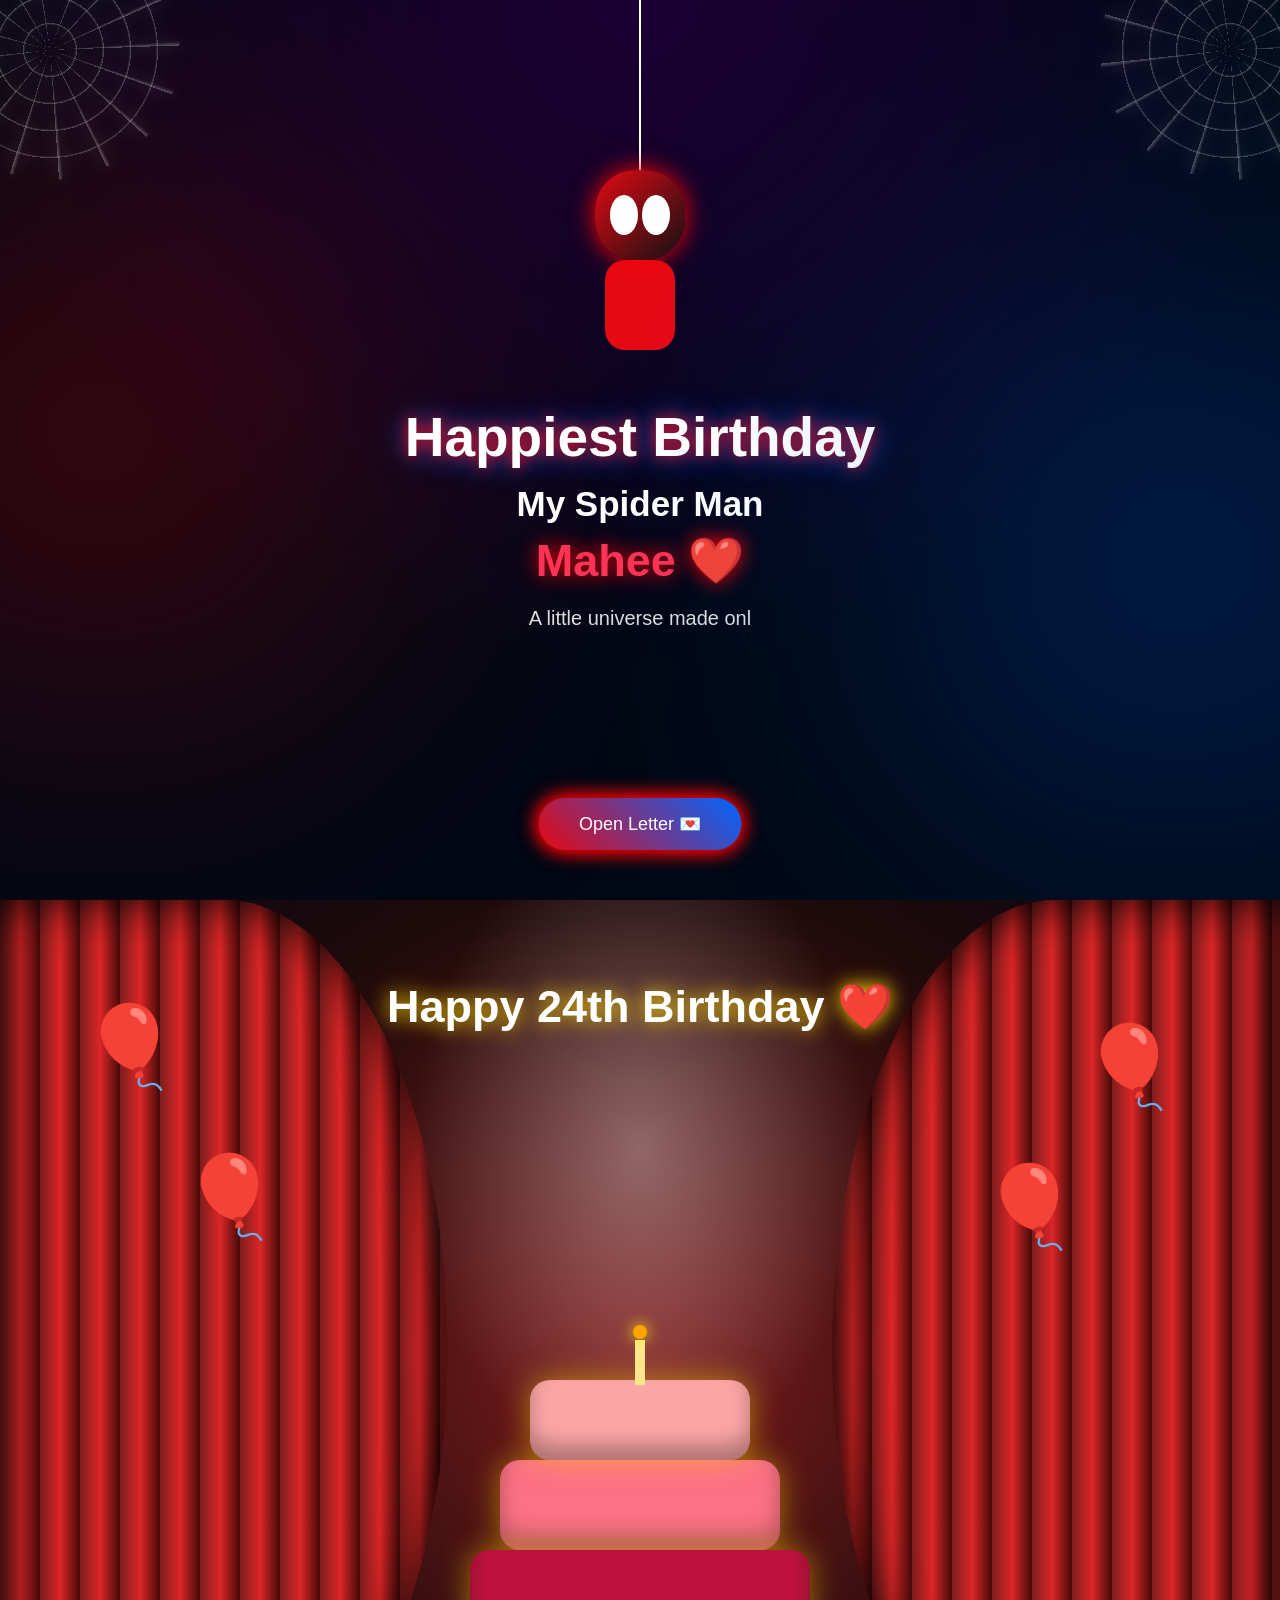
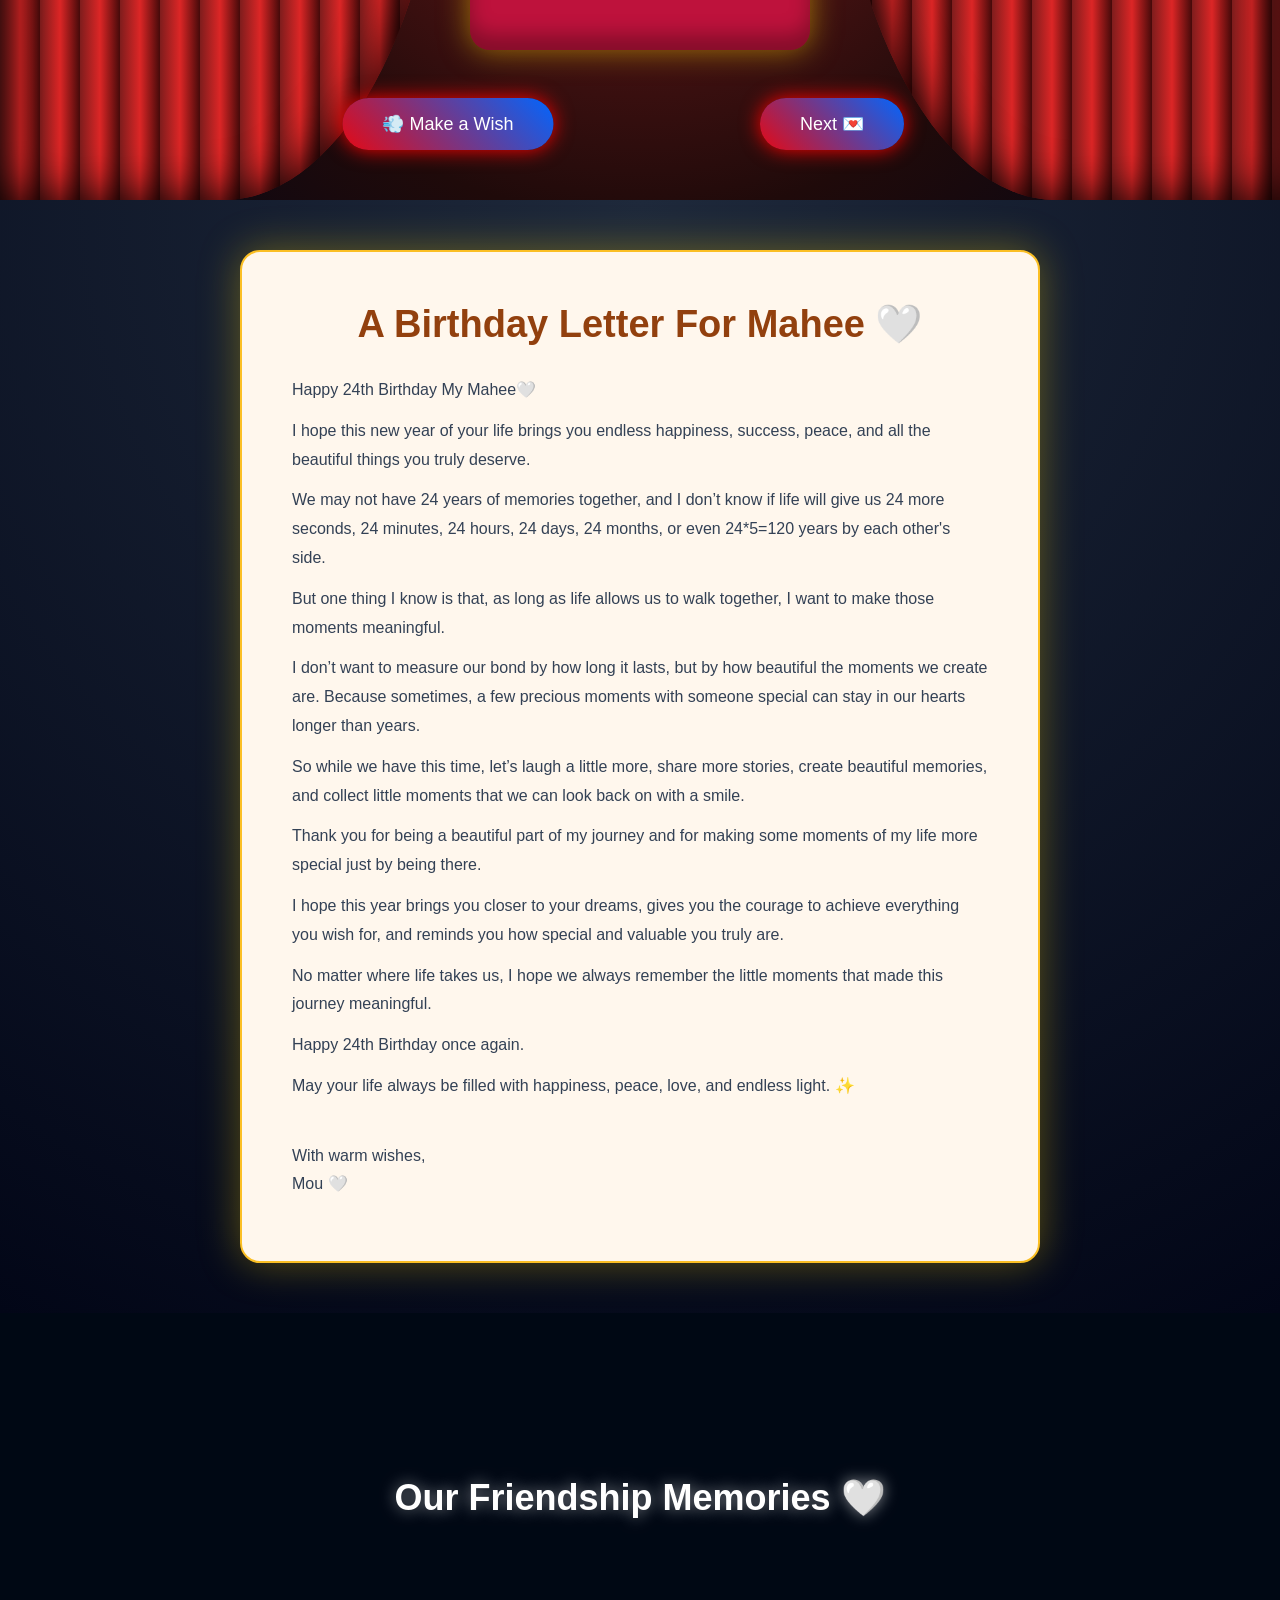
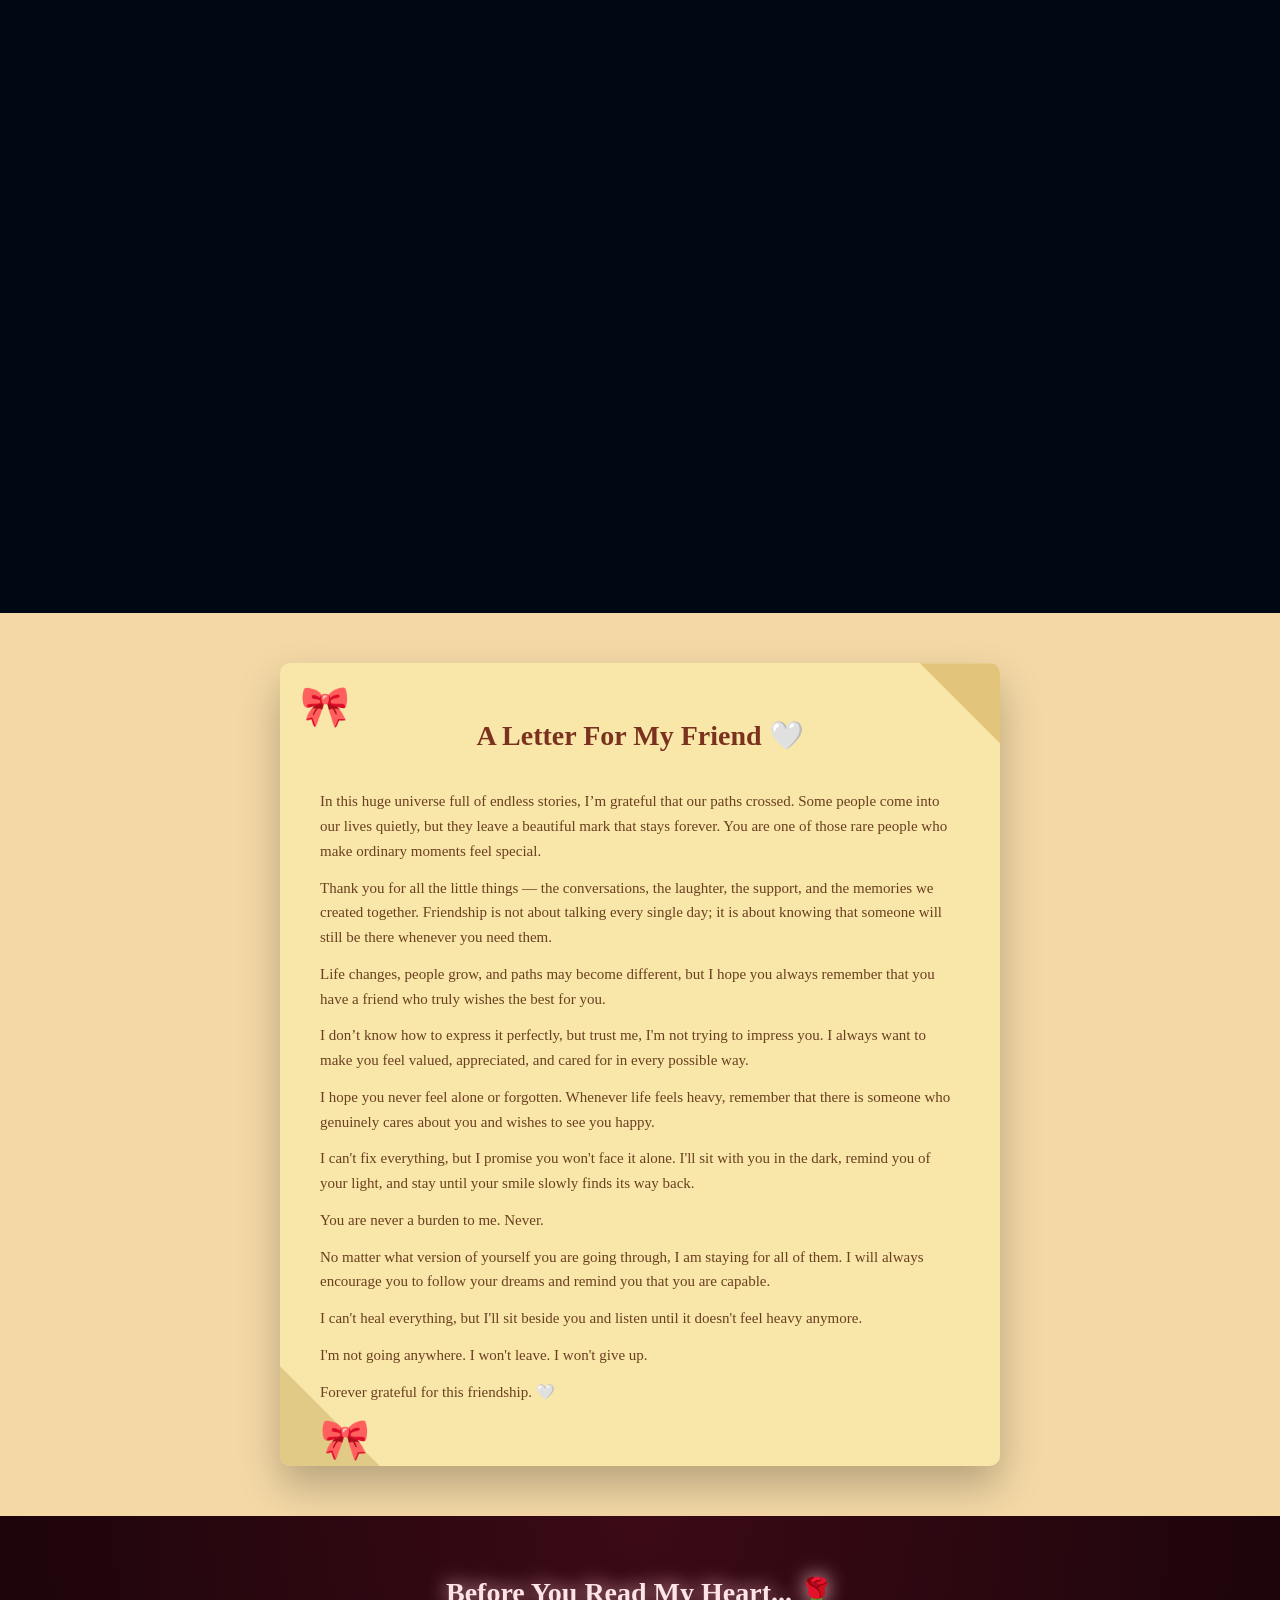
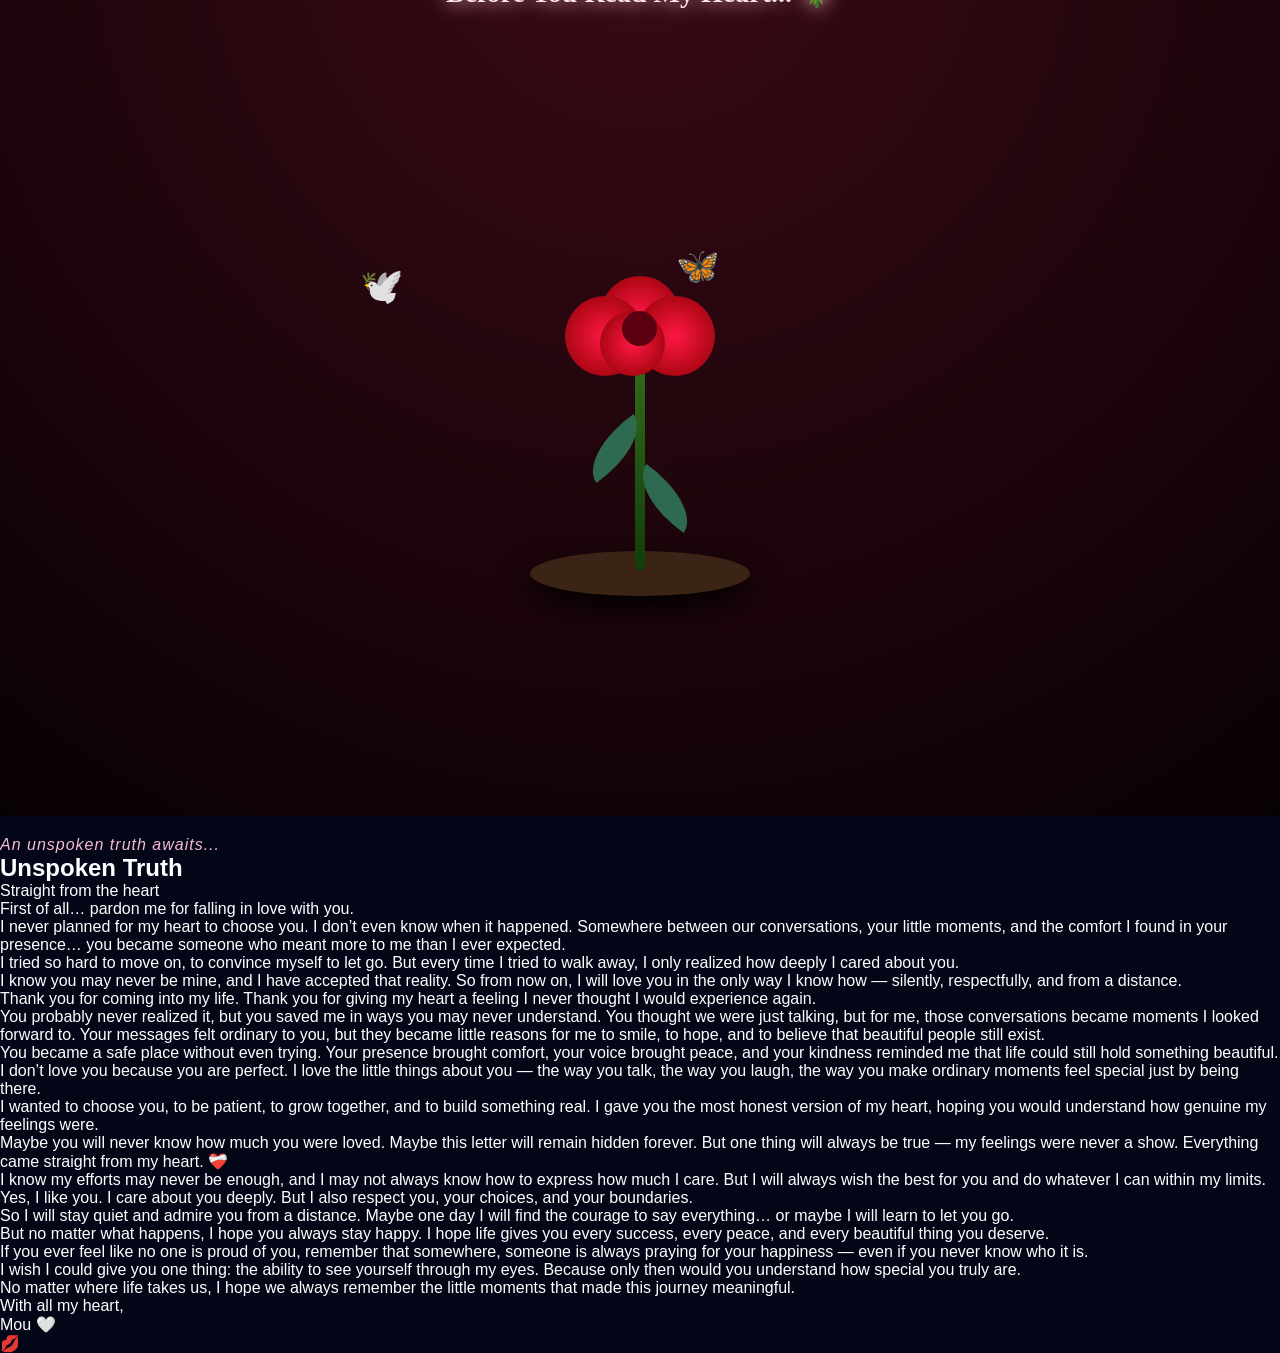
==== index.html @ 9afcb267 "Update index.html" ====
<!DOCTYPE html>
<html lang="en">

<head>
    <meta charset="UTF-8">
    <meta name="viewport" content="width=device-width, initial-scale=1.0">
    <title>For My Mahee ❤️</title>
    <!-- Google Fonts -->
    <link rel="preconnect" href="https://fonts.googleapis.com">
    <link rel="preconnect" href="https://fonts.gstatic.com" crossorigin>
    <link href="https://fonts.googleapis.com/css2?family=Dancing+Script:wght@600&family=Great+Vibes&family=Lora:ital,wght@0,400;0,500;1,400&display=swap" rel="stylesheet">
    <link rel="stylesheet" href="style.css">
</head>

<body>

    <!-- ================= SPIDER PAGE ================= -->
    <div class="scene">
        <div class="web web-left"></div>
        <div class="web web-right"></div>

        <div class="spider">
            🕷️
        </div>

        <div class="spiderman">
            <div class="thread"></div>
            <div class="mask">
                <div class="eye left-eye"></div>
                <div class="eye right-eye"></div>
            </div>
            <div class="suit"></div>
        </div>

        <div class="message">
            <h1>Happiest Birthday</h1>
            <h2>My Spider Man</h2>
            <h3>Mahee ❤️</h3>
            <p id="typing"></p>
        </div>

        <button id="musicBtn">
            🎵 Play Theme
        </button>
    </div>

    <audio id="music">
        <source src="audio/spiderman.mp3" type="audio/mpeg">
    </audio>

    <!-- ================= CAKE PAGE ================= -->
    <section class="cake-page">
        <!-- Curtain Background -->
        <div class="curtain left-curtain"></div>
        <div class="curtain right-curtain"></div>

        <!-- Balloons -->
        <div class="balloon balloon1">🎈</div>
        <div class="balloon balloon2">🎈</div>
        <div class="balloon balloon3">🎈</div>
        <div class="balloon balloon4">🎈</div>

        <!-- Spotlight -->
        <div class="spotlight"></div>

        <!-- Birthday Text -->
        <div class="cake-title">
            Happy 24th Birthday ❤️
        </div>

        <!-- Cake -->
        <div class="cake">
            <div class="layer top-layer">
                <div class="candles">
                    <div class="candle"><span></span></div>
                </div>
            </div>
            <div class="layer middle-layer"></div>
            <div class="layer bottom-layer"></div>
        </div>

        <button id="blowBtn">
            💨 Make a Wish
        </button>

        <button id="nextBtn">
            Next 💌
        </button>
    </section>

    <!-- ================= BIRTHDAY LETTER PAGE ================= -->
    <section class="letter-page">
        <div class="letter-card">
            <h1>A Birthday Letter For Mahee 🤍</h1>
            <div class="letter-text" id="letterText">
                <p>Happy 24th Birthday My Mahee🤍</p>
                <p>I hope this new year of your life brings you endless happiness, success, peace, and all the beautiful things you truly deserve.</p>
                <p>We may not have 24 years of memories together, and I don’t know if life will give us 24 more seconds, 24 minutes, 24 hours, 24 days, 24 months, or even 24*5=120 years by each other's side.</p>
                <p>But one thing I know is that, as long as life allows us to walk together, I want to make those moments meaningful.</p>
                <p>I don’t want to measure our bond by how long it lasts, but by how beautiful the moments we create are. Because sometimes, a few precious moments with someone special can stay in our hearts longer than years.</p>
                <p>So while we have this time, let’s laugh a little more, share more stories, create beautiful memories, and collect little moments that we can look back on with a smile.</p>
                <p>Thank you for being a beautiful part of my journey and for making some moments of my life more special just by being there.</p>
                <p>I hope this year brings you closer to your dreams, gives you the courage to achieve everything you wish for, and reminds you how special and valuable you truly are.</p>
                <p>No matter where life takes us, I hope we always remember the little moments that made this journey meaningful.</p>
                <p>Happy 24th Birthday once again.</p>
                <p>May your life always be filled with happiness, peace, love, and endless light. ✨</p>
                <br>
                <p>With warm wishes,<br>Mou 🤍</p>
            </div>
        </div>
    </section>

    <!-- ================= FRIENDSHIP MEMORY PAGE ================= -->
    <section class="friend-memory">
        <h1>Our Friendship Memories 🤍</h1>
        <div class="memory-gallery">
            <img src="Mahi.jpeg" alt="Mahi">
            <img src="Tani.jpeg" alt="Tani">
            <img src="t.jpeg" alt="t">
            <img src="Mou.jpeg" alt="Mou">
        </div>
    </section>

    <!-- ================= FRIENDSHIP LETTER PAGE ================= -->
    <section class="friend-letter-page">
        <div class="friend-letter-paper">
            <div class="pookie-bow top-bow">🎀</div>

            <div class="friend-letter-text">
                <h1>A Letter For My Friend 🤍</h1>
                <p>In this huge universe full of endless stories, I’m grateful that our paths crossed. Some people come into our lives quietly, but they leave a beautiful mark that stays forever. You are one of those rare people who make ordinary moments feel special.</p>
                <p>Thank you for all the little things — the conversations, the laughter, the support, and the memories we created together. Friendship is not about talking every single day; it is about knowing that someone will still be there whenever you need them.</p>
                <p>Life changes, people grow, and paths may become different, but I hope you always remember that you have a friend who truly wishes the best for you.</p>
                <p>I don’t know how to express it perfectly, but trust me, I'm not trying to impress you. I always want to make you feel valued, appreciated, and cared for in every possible way.</p>
                <p>I hope you never feel alone or forgotten. Whenever life feels heavy, remember that there is someone who genuinely cares about you and wishes to see you happy.</p>
                <p>I can't fix everything, but I promise you won't face it alone. I'll sit with you in the dark, remind you of your light, and stay until your smile slowly finds its way back.</p>
                <p>You are never a burden to me. Never.</p>
                <p>No matter what version of yourself you are going through, I am staying for all of them. I will always encourage you to follow your dreams and remind you that you are capable.</p>
                <p>I can't heal everything, but I'll sit beside you and listen until it doesn't feel heavy anymore.</p>
                <p>I'm not going anywhere. I won't leave. I won't give up.</p>
                <p>Forever grateful for this friendship. 🤍</p>
            </div>

            <div class="pookie-bow bottom-bow">🎀</div>
        </div>
    </section>

    <!-- ================= ROSE BLOOMING PAGE ================= -->
    <section class="rose-page">
        <div class="rose-scene">
            <h1 class="rose-title">Before You Read My Heart... 🌹</h1>

            <div class="garden">
                <div class="soil"></div>

                <div class="plant">
                    <div class="stem">
                        <div class="leaf left"></div>
                        <div class="leaf right"></div>

                        <div class="rose">
                            <div class="petal petal1"></div>
                            <div class="petal petal2"></div>
                            <div class="petal petal3"></div>
                            <div class="petal petal4"></div>
                            <div class="rose-center"></div>
                        </div>
                    </div>
                </div>

                <div class="butterfly">🦋</div>
                <div class="bird">🕊️</div>
            </div>
        </div>
    </section>

    <!-- ================= UNSPOKEN TRUTH PAGE ================= -->
    <section class="unspoken-truth-page">
        <div class="bg-glow"></div>

        <!-- Envelope Opening Screen -->
        <div class="envelope-container" id="envelopeContainer">
            <div class="envelope" id="envelope">
                <div class="envelope-flap" id="flap"></div>
                <button class="seal-btn" onclick="openLetter()">Open Letter 💌</button>
            </div>
            <p style="color: #f8bbd0; margin-top: 20px; font-style: italic; letter-spacing: 1px;">An unspoken truth awaits...</p>
        </div>

        <!-- Revealed Personal Letter -->
        <div class="letter-stage" id="letterStage">
            <div class="letter-bg-wrap">
                <div class="letter-overlay"></div>
                <div class="letter-content">
                    <div class="letter-header">
                        <h1>Unspoken Truth</h1>
                        <p>Straight from the heart</p>
                    </div>

                    <p class="paragraph">First of all… pardon me for falling in love with you.</p>
                    <p class="paragraph">I never planned for my heart to choose you. I don’t even know when it happened. Somewhere between our conversations, your little moments, and the comfort I found in your presence… you became someone who meant more to me than I ever expected.</p>
                    <p class="paragraph">I tried so hard to move on, to convince myself to let go. But every time I tried to walk away, I only realized how deeply I cared about you.</p>
                    <p class="paragraph">I know you may never be mine, and I have accepted that reality. So from now on, I will love you in the only way I know how — <span class="highlight-text">silently, respectfully, and from a distance.</span></p>
                    <p class="paragraph">Thank you for coming into my life. Thank you for giving my heart a feeling I never thought I would experience again.</p>
                    <p class="paragraph">You probably never realized it, but you saved me in ways you may never understand. You thought we were just talking, but for me, those conversations became moments I looked forward to. Your messages felt ordinary to you, but they became little reasons for me to smile, to hope, and to believe that beautiful people still exist.</p>
                    <p class="paragraph">You became a safe place without even trying. Your presence brought comfort, your voice brought peace, and your kindness reminded me that life could still hold something beautiful.</p>
                    <p class="paragraph">I don’t love you because you are perfect. I love the little things about you — the way you talk, the way you laugh, the way you make ordinary moments feel special just by being there.</p>
                    <p class="paragraph">I wanted to choose you, to be patient, to grow together, and to build something real. I gave you the most honest version of my heart, hoping you would understand how genuine my feelings were.</p>
                    <p class="paragraph">Maybe you will never know how much you were loved. Maybe this letter will remain hidden forever. But one thing will always be true — my feelings were never a show. Everything came straight from my heart. ❤️‍🩹</p>
                    <p class="paragraph">I know my efforts may never be enough, and I may not always know how to express how much I care. But I will always wish the best for you and do whatever I can within my limits.</p>
                    <p class="paragraph">Yes, I like you. I care about you deeply. But I also respect you, your choices, and your boundaries.</p>
                    <p class="paragraph">So I will stay quiet and admire you from a distance. Maybe one day I will find the courage to say everything… or maybe I will learn to let you go.</p>
                    <p class="paragraph">But no matter what happens, I hope you always stay happy. I hope life gives you every success, every peace, and every beautiful thing you deserve.</p>
                    <p class="paragraph">If you ever feel like no one is proud of you, remember that somewhere, someone is always praying for your happiness — even if you never know who it is.</p>
                    <p class="paragraph">I wish I could give you one thing: the ability to see yourself through my eyes. Because only then would you understand how special you truly are.</p>
                    <p class="paragraph">No matter where life takes us, I hope we always remember the little moments that made this journey meaningful.</p>

                    <div class="signature-block">
                        <div class="valediction">With all my heart,</div>
                        <div class="name">Mou 🤍</div>
                    </div>
                </div>

                <!-- Kiss Emoji at Bottom Right Corner -->
                <div class="kiss-corner" onclick="spawnHearts(event)" title="A kiss from Mou">💋</div>
            </div>
        </div>
    </section>

    <!-- JavaScript Files & Inline Scripts -->
    <script>
        function openLetter() {
            const envelope = document.getElementById('envelopeContainer');
            const letterStage = document.getElementById('letterStage');
            
            envelope.style.transition = 'opacity 0.8s ease, transform 0.8s ease';
            envelope.style.opacity = '0';
            envelope.style.transform = 'scale(0.8)';
            
            setTimeout(() => {
                envelope.style.display = 'none';
                letterStage.classList.add('active');
            }, 800);
        }

        function spawnHearts(e) {
            for(let i = 0; i < 8; i++) {
                const heart = document.createElement('div');
                heart.className = 'heart-particle';
                heart.innerHTML = ['💋', '💖', '🤍', '✨'][Math.floor(Math.random()*4)];
                heart.style.left = (e.clientX + (Math.random() * 60 - 30)) + 'px';
                heart.style.top = (e.clientY + (Math.random() * 60 - 30)) + 'px';
                document.body.appendChild(heart);
                
                setTimeout(() => heart.remove(), 4000);
            }
        }
    </script>
    <script src="script.js"></script>
</body>

</html>
---- style.css ----
*{
    margin: 0;
    padding: 0;
    box-sizing: border-box;
}

body{
    min-height: 100vh;
    overflow-x: hidden;
    overflow-y: auto;
    background: #020617;
    font-family: 'Poppins', sans-serif;
    color: white;
}

/* ================= SPIDER SCENE ================= */

.scene{
    width: 100%;
    height: 100vh;
    position: relative;
    overflow: hidden;
    display: flex;
    justify-content: center;
    align-items: center;
    flex-direction: column;
    background: radial-gradient(circle at top, #1b0033, #000814 60%);
}

.scene::before{
    content: "";
    position: absolute;
    width: 500px;
    height: 500px;
    background: red;
    filter: blur(150px);
    opacity: .25;
    top: 20%;
    left: -150px;
}

.scene::after{
    content: "";
    position: absolute;
    width: 500px;
    height: 500px;
    background: #0066ff;
    filter: blur(150px);
    opacity: .25;
    right: -150px;
    bottom: 10%;
}

/* Spider Web */
.web{
    position: absolute;
    width: 260px;
    height: 260px;
    border-radius: 50%;
    background:
        repeating-radial-gradient(
            circle,
            transparent 0 25px,
            rgba(255,255,255,.35) 27px
        ),
        repeating-conic-gradient(
            from 0deg,
            transparent 0 20deg,
            rgba(255,255,255,.35) 22deg
        );
    opacity: .8;
    filter: drop-shadow(0 0 8px white);
}

.web-left{
    top: -80px;
    left: -80px;
}

.web-right{
    top: -80px;
    right: -80px;
}

/* Spider */
.spider{
    position: absolute;
    top: 180px;
    left: 50%;
    transform: translateX(-50%);
    font-size: 40px;
}

/* Hanging Spider-Man */
.spiderman{
    position: absolute;
    top: 0;
    left: 50%;
    transform: translateX(-50%);
    animation: swing 4s ease-in-out infinite;
}

.thread{
    width: 2px;
    height: 170px;
    background: white;
    margin: auto;
}

.mask{
    width: 90px;
    height: 90px;
    background: linear-gradient(135deg, #e50914, #111);
    border-radius: 45%;
    position: relative;
    box-shadow: 0 0 25px red;
}

.eye{
    position: absolute;
    width: 28px;
    height: 40px;
    background: white;
    top: 25px;
    border-radius: 50%;
}

.left-eye{
    left: 15px;
}

.right-eye{
    right: 15px;
}

.suit{
    width: 70px;
    height: 90px;
    margin: auto;
    background: #e50914;
    border-radius: 20px;
}

/* Swing Animation */
@keyframes swing{
    0%, 100%{
        transform: translateX(-50%) rotate(-4deg);
    }
    50%{
        transform: translateX(-50%) rotate(4deg);
    }
}

/* Birthday Text */
.message{
    position: absolute;
    top: 45%;
    width: 100%;
    text-align: center;
}

.message h1{
    font-size: 55px;
    text-shadow: 0 0 15px red, 0 0 30px #0066ff;
}

.message h2{
    margin-top: 15px;
    font-size: 35px;
}

.message h3{
    margin-top: 10px;
    font-size: 45px;
    color: #ff3355;
    text-shadow: 0 0 20px red;
}

.message p{
    margin-top: 20px;
    font-size: 20px;
    color: #ddd;
}

/* Buttons */
button{
    position: absolute;
    bottom: 50px;
    left: 50%;
    transform: translateX(-50%);
    padding: 15px 40px;
    border: none;
    border-radius: 40px;
    background: linear-gradient(45deg, #e50914, #0066ff);
    color: white;
    font-size: 18px;
    cursor: pointer;
    transition: .3s;
    box-shadow: 0 0 20px red;
    z-index: 10;
}

button:hover{
    transform: translateX(-50%) scale(1.08);
}

/* ================= CAKE PAGE ================= */

.cake-page{
    width: 100%;
    height: 100vh;
    position: relative;
    overflow: hidden;
    background: radial-gradient(circle at center, #7f1d1d, #1f0a0a 60%, #020617);
}

/* Curtain */
.curtain{
    position: absolute;
    top: 0;
    width: 35%;
    height: 100%;
    background: repeating-linear-gradient(90deg, #7f1d1d, #dc2626 20px, #450a0a 40px);
    box-shadow: inset 0 0 50px black;
}

.left-curtain{
    left: 0;
    border-radius: 0 50% 50% 0;
}

.right-curtain{
    right: 0;
    border-radius: 50% 0 0 50%;
}

/* Spotlight */
.spotlight{
    position: absolute;
    top: -100px;
    left: 50%;
    transform: translateX(-50%);
    width: 500px;
    height: 700px;
    background: radial-gradient(ellipse, rgba(255,255,255,.35), transparent 65%);
}

/* Balloons */
.balloon{
    position: absolute;
    font-size: 80px;
    animation: floatBalloon 4s infinite ease-in-out;
}

.balloon1{ left: 80px; top: 100px; }
.balloon2{ left: 180px; top: 250px; }
.balloon3{ right: 100px; top: 120px; }
.balloon4{ right: 200px; top: 260px; }

@keyframes floatBalloon{
    0%, 100%{ transform: translateY(0); }
    50%{ transform: translateY(-25px); }
}

/* Cake Title */
.cake-title{
    position: absolute;
    top: 80px;
    width: 100%;
    text-align: center;
    font-size: 45px;
    font-weight: bold;
    text-shadow: 0 0 20px gold;
}

/* Cake */
.cake{
    position: absolute;
    left: 50%;
    bottom: 150px;
    transform: translateX(-50%);
}

.layer{
    margin: auto;
    border-radius: 20px;
    box-shadow: inset 0 -15px 20px rgba(0,0,0,.3), 0 0 30px rgba(255,215,0,.5);
}

.top-layer{
    width: 220px;
    height: 80px;
    background: #fca5a5;
    position: relative;
}

.middle-layer{
    width: 280px;
    height: 90px;
    background: #fb7185;
}

.bottom-layer{
    width: 340px;
    height: 100px;
    background: #be123c;
}

/* Candles */
.candles{
    position: absolute;
    top: -40px;
    left: 50%;
    transform: translateX(-50%);
}

.candle{
    width: 10px;
    height: 45px;
    background: #fde68a;
    position: relative;
}

.candle span{
    position: absolute;
    top: -15px;
    left: -2px;
    width: 14px;
    height: 14px;
    background: orange;
    border-radius: 50%;
    box-shadow: 0 0 15px yellow;
    animation: flame 1s infinite alternate;
}

@keyframes flame{
    from{ transform: scale(.8); }
    to{ transform: scale(1.2); }
}

#blowBtn, #nextBtn{
    position: absolute;
    bottom: 50px;
}

#blowBtn{ left: 35%; }
#nextBtn{ left: 65%; }

/* ================= BIRTHDAY LETTER PAGE ================= */

.letter-page{
    width: 100%;
    min-height: 100vh;
    display: flex;
    justify-content: center;
    align-items: center;
    position: relative;
    background: radial-gradient(circle at top, #1e293b, #020617);
    padding: 50px 20px;
}

.letter-card{
    width: 80%;
    max-width: 800px;
    background: #fff7ed;
    padding: 50px;
    border-radius: 20px;
    color: #1f2937;
    box-shadow: 0 0 40px rgba(255,215,0,.35);
    border: 2px solid #fbbf24;
}

.letter-card h1{
    text-align: center;
    font-size: 38px;
    color: #92400e;
    margin-bottom: 30px;
}

.letter-text{
    font-family: 'Poppins', sans-serif;
    font-size: 16px;
    line-height: 1.8;
    color: #334155;
}

.letter-text p{
    margin-bottom: 12px;
}

/* ================= FRIENDSHIP MEMORY PAGE ================= */

.friend-memory{
    min-height: 100vh;
    display: flex;
    flex-direction: column;
    justify-content: center;
    align-items: center;
    background: #000814;
    padding: 40px 20px;
}

.friend-memory h1{
    font-size: 36px;
    margin-bottom: 30px;
    text-shadow: 0 0 15px rgba(255,255,255,0.5);
}

.memory-gallery{
    position: relative;
    width: 100%;
    height: 500px;
    display: flex;
    justify-content: center;
    align-items: center;
    overflow: hidden;
}

.memory-gallery img{
    position: absolute;
    width: 85%;
    max-width: 350px;
    height: 420px;
    object-fit: cover;
    background: #fff;
    padding: 12px;
    border-radius: 20px;
    box-shadow: 0 15px 35px rgba(0,0,0,0.35);
    opacity: 0;
    transform: translateX(-100px) scale(0.9);
    animation: memoryShow 16s infinite;
}

.memory-gallery img:nth-child(1){ animation-delay: 0s; }
.memory-gallery img:nth-child(2){ animation-delay: 4s; }
.memory-gallery img:nth-child(3){ animation-delay: 8s; }
.memory-gallery img:nth-child(4){ animation-delay: 12s; }

@keyframes memoryShow{
    0%{
        opacity: 0;
        transform: translateX(-100px) scale(0.9);
    }
    10%{
        opacity: 1;
        transform: translateX(0) scale(1);
    }
    25%{
        opacity: 1;
        transform: translateX(0) scale(1.05);
    }
    35%{
        opacity: 0;
        transform: translateX(100px) scale(0.9);
    }
    100%{
        opacity: 0;
    }
}

/* ================= FRIENDSHIP LETTER PAGE ================= */

.friend-letter-page{
    min-height: 100vh;
    display: flex;
    justify-content: center;
    align-items: center;
    padding: 50px 20px;
    background: #f4d9a6;
}

.friend-letter-paper{
    width: 90%;
    max-width: 720px;
    min-height: 700px;
    background: #f8e7a9;
    position: relative;
    padding: 50px 40px;
    border-radius: 10px;
    box-shadow: 0 20px 40px rgba(0,0,0,0.25);
    overflow: hidden;
}

/* Paper Fold Detail */
.friend-letter-paper::before{
    content: "";
    position: absolute;
    top: 0;
    right: 0;
    width: 80px;
    height: 80px;
    background: #e2c47a;
    clip-path: polygon(100% 0, 100% 100%, 0 0);
}

.friend-letter-paper::after{
    content: "";
    position: absolute;
    left: 0;
    bottom: 0;
    width: 100px;
    height: 100px;
    background: #d8bd78;
    clip-path: polygon(0 100%, 100% 100%, 0 0);
    opacity:.7;
}

.friend-letter-text{
    position: relative;
    z-index: 2;
    color: #6b3f20;
    font-family: "Segoe Print", "Bradley Hand", cursive;
    font-size: 15px;
    line-height: 1.65;
    text-align: left;
}

.friend-letter-text h1{
    text-align: center;
    color: #7a321f;
    font-size: 28px;
    margin-bottom: 30px;
}

.friend-letter-text p{
    margin-bottom: 12px;
}

/* Ribbon Bow Elements */
.pookie-bow{
    position: absolute;
    font-size: 40px;
    z-index: 5;
}

.top-bow{
    top: 20px;
    left: 20px;
}

/* ================= ROSE BLOOMING PAGE ================= */

.rose-page{
    min-height:100vh;
    background:radial-gradient(circle at top,#3b0a16,#080103);
    display:flex;
    justify-content:center;
    align-items:center;
    overflow:hidden;
    position:relative;
}


.rose-scene{
    width:100%;
    height:100vh;
    display:flex;
    justify-content:center;
    align-items:center;
    position:relative;
}


.rose-title{
    position:absolute;
    top:60px;
    color:#ffe4e6;
    font-family:"Segoe Print",cursive;
    font-size:28px;
    text-shadow:0 0 20px pink;
    opacity:0;
    animation:titleShow 2s forwards;
}


.garden{
    width:400px;
    height:500px;
    position:relative;
    display:flex;
    justify-content:center;
    align-items:flex-end;
}


/* Soil */

.soil{
    position:absolute;
    bottom:20px;
    width:220px;
    height:45px;
    background:#3b2415;
    border-radius:50%;
    box-shadow:0 10px 30px black;
}


/* Plant */

.plant{
    position:absolute;
    bottom:45px;
}


.stem{
    width:10px;
    height:260px;
    background:linear-gradient(#38761d,#123d0b);
    border-radius:20px;
    position:relative;
    transform-origin:bottom;
    animation:grow 3s forwards;
}


/* Leaves */

.leaf{
    position:absolute;
    width:70px;
    height:35px;
    background:#2d6a4f;
    border-radius:100% 0;
    opacity:0;
}


.left{
    left:-55px;
    top:120px;
    transform:rotate(-35deg);
    animation:leafShow 2s 2s forwards;
}


.right{
    right:-55px;
    top:170px;
    transform:rotate(35deg) scaleX(-1);
    animation:leafShow 2s 2.3s forwards;
}



/* Rose */

.rose{
    position:absolute;
    top:-35px;
    left:-55px;
    width:120px;
    height:100px;
}


.petal{
    position:absolute;
    width:80px;
    height:80px;
    background:radial-gradient(circle,#ff1744,#8b0000);
    border-radius:50%;
    opacity:0;
    transform:scale(0);
}


.petal1{
    left:20px;
    animation:bloom 1.5s 3s forwards;
}


.petal2{
    left:-15px;
    top:20px;
    animation:bloom 1.5s 3.3s forwards;
}


.petal3{
    left:55px;
    top:20px;
    animation:bloom 1.5s 3.6s forwards;
}


.petal4{
    left:20px;
    top:35px;
    width:65px;
    height:65px;
    animation:bloom 1.5s 3.9s forwards;
}


.rose-center{
    position:absolute;
    width:35px;
    height:35px;
    background:#5a0010;
    border-radius:50%;
    left:42px;
    top:35px;
    opacity:0;
    animation:centerShow 1s 4.5s forwards;
}



/* Butterfly */

.butterfly{
    position:absolute;
    font-size:35px;
    right:-50px;
    top:250px;
    opacity:0;
    animation:butterFly 5s 5s forwards;
}



/* Bird */

.bird{
    position:absolute;
    top:150px;
    left:-80px;
    font-size:35px;
    animation:birdFly 12s infinite linear;
}



/* Animation */

@keyframes grow{
    from{
        height:0;
    }
    to{
        height:260px;
    }
}


@keyframes leafShow{
    from{
        opacity:0;
        transform:scale(0);
    }
    to{
        opacity:1;
    }
}


@keyframes bloom{
    from{
        opacity:0;
        transform:scale(0);
    }
    to{
        opacity:1;
        transform:scale(1);
    }
}


@keyframes centerShow{
    to{
        opacity:1;
    }
}


@keyframes titleShow{
    to{
        opacity:1;
    }
}


@keyframes butterFly{

    0%{
        opacity:0;
        transform:translate(0,0);
    }

    50%{
        opacity:1;
        transform:translate(-120px,-80px);
    }

    100%{
        opacity:1;
        transform:translate(-170px,-120px);
    }

}


@keyframes birdFly{

    from{
        transform:translateX(0);
    }

    to{
        transform:translateX(900px);
    }

}
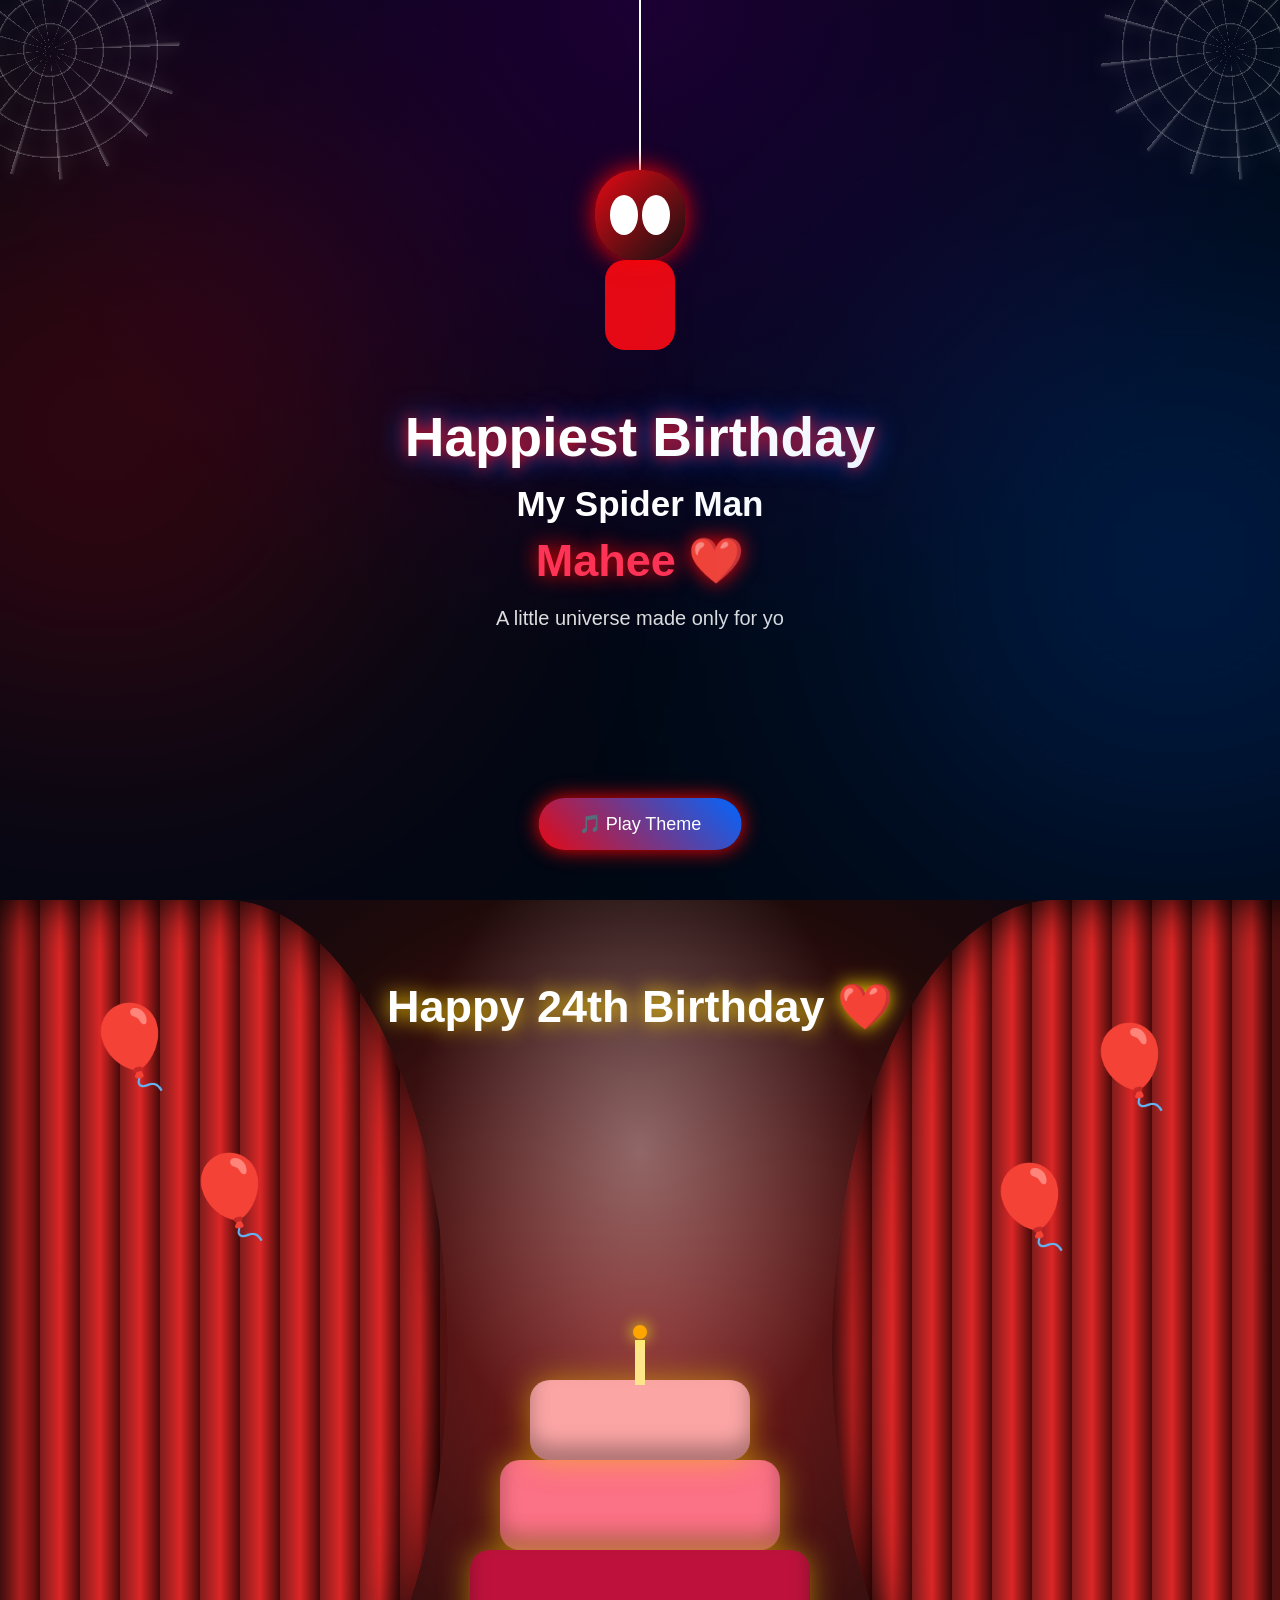
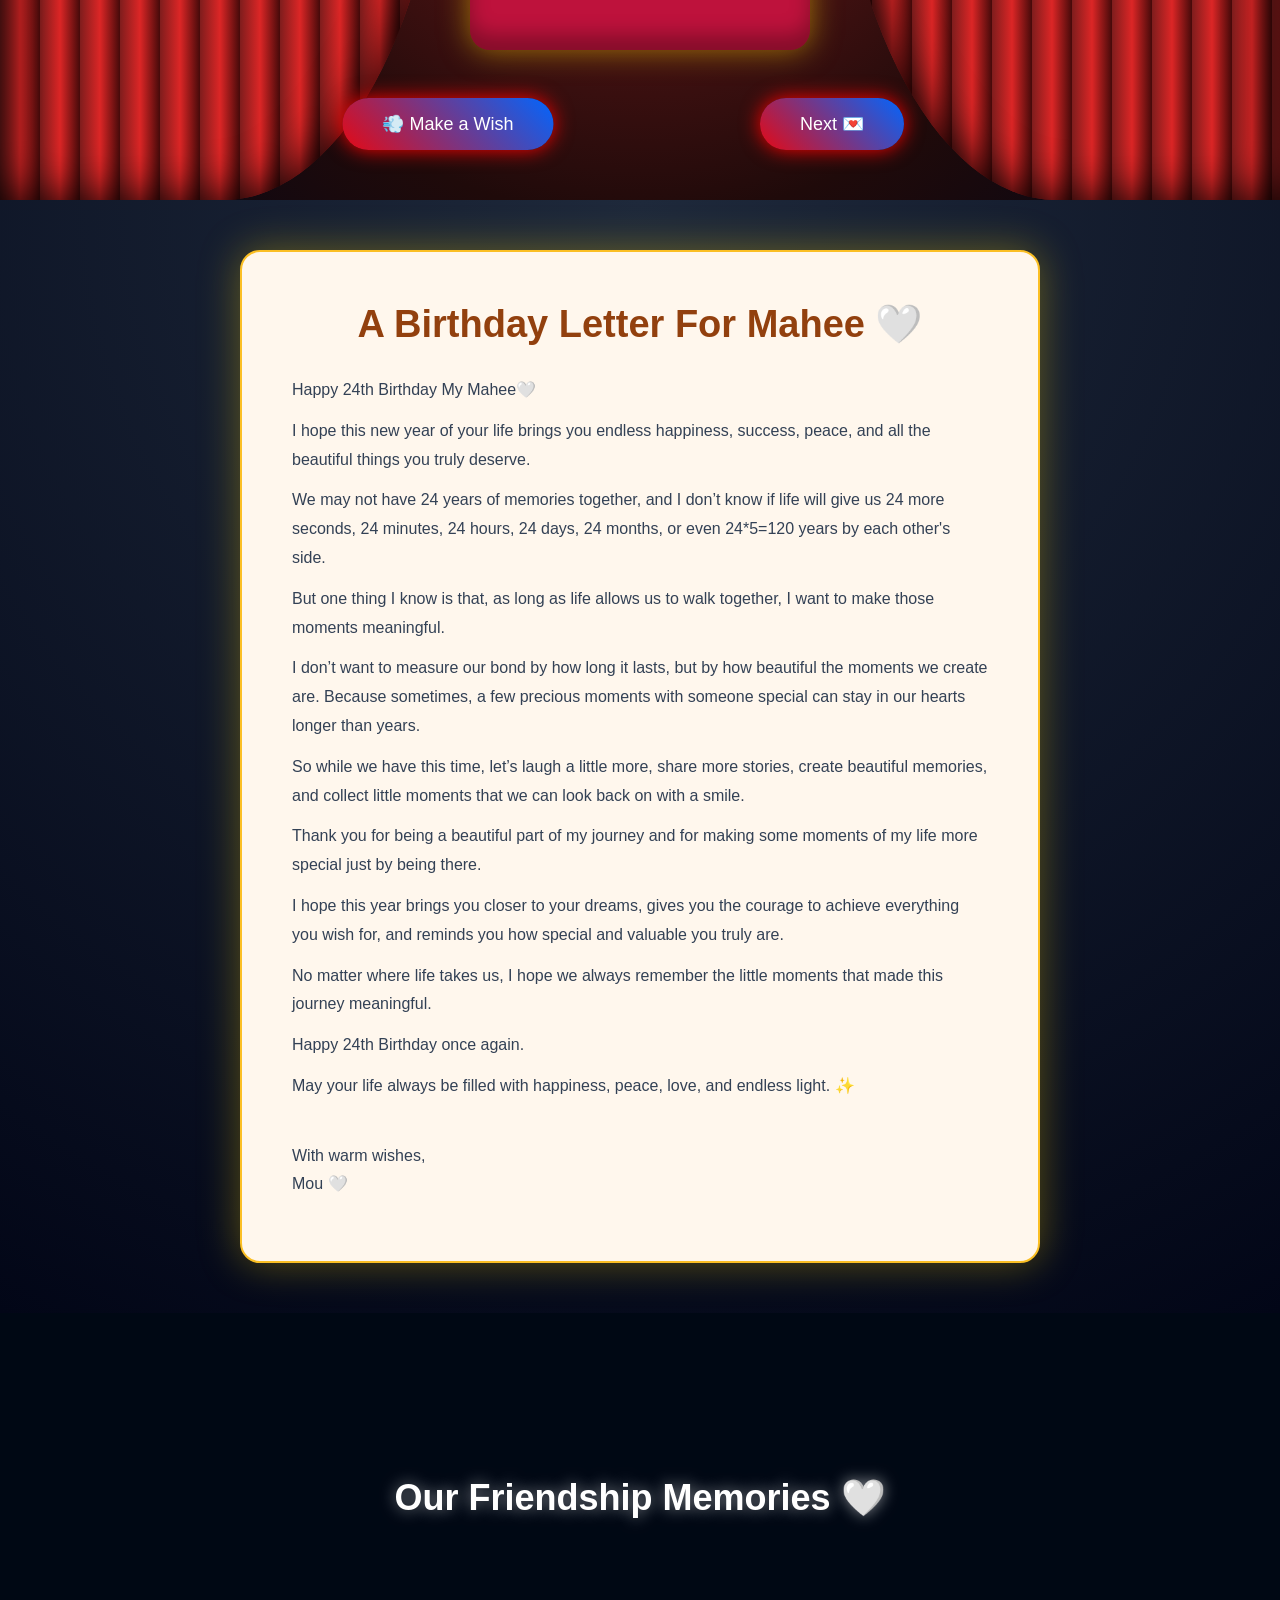
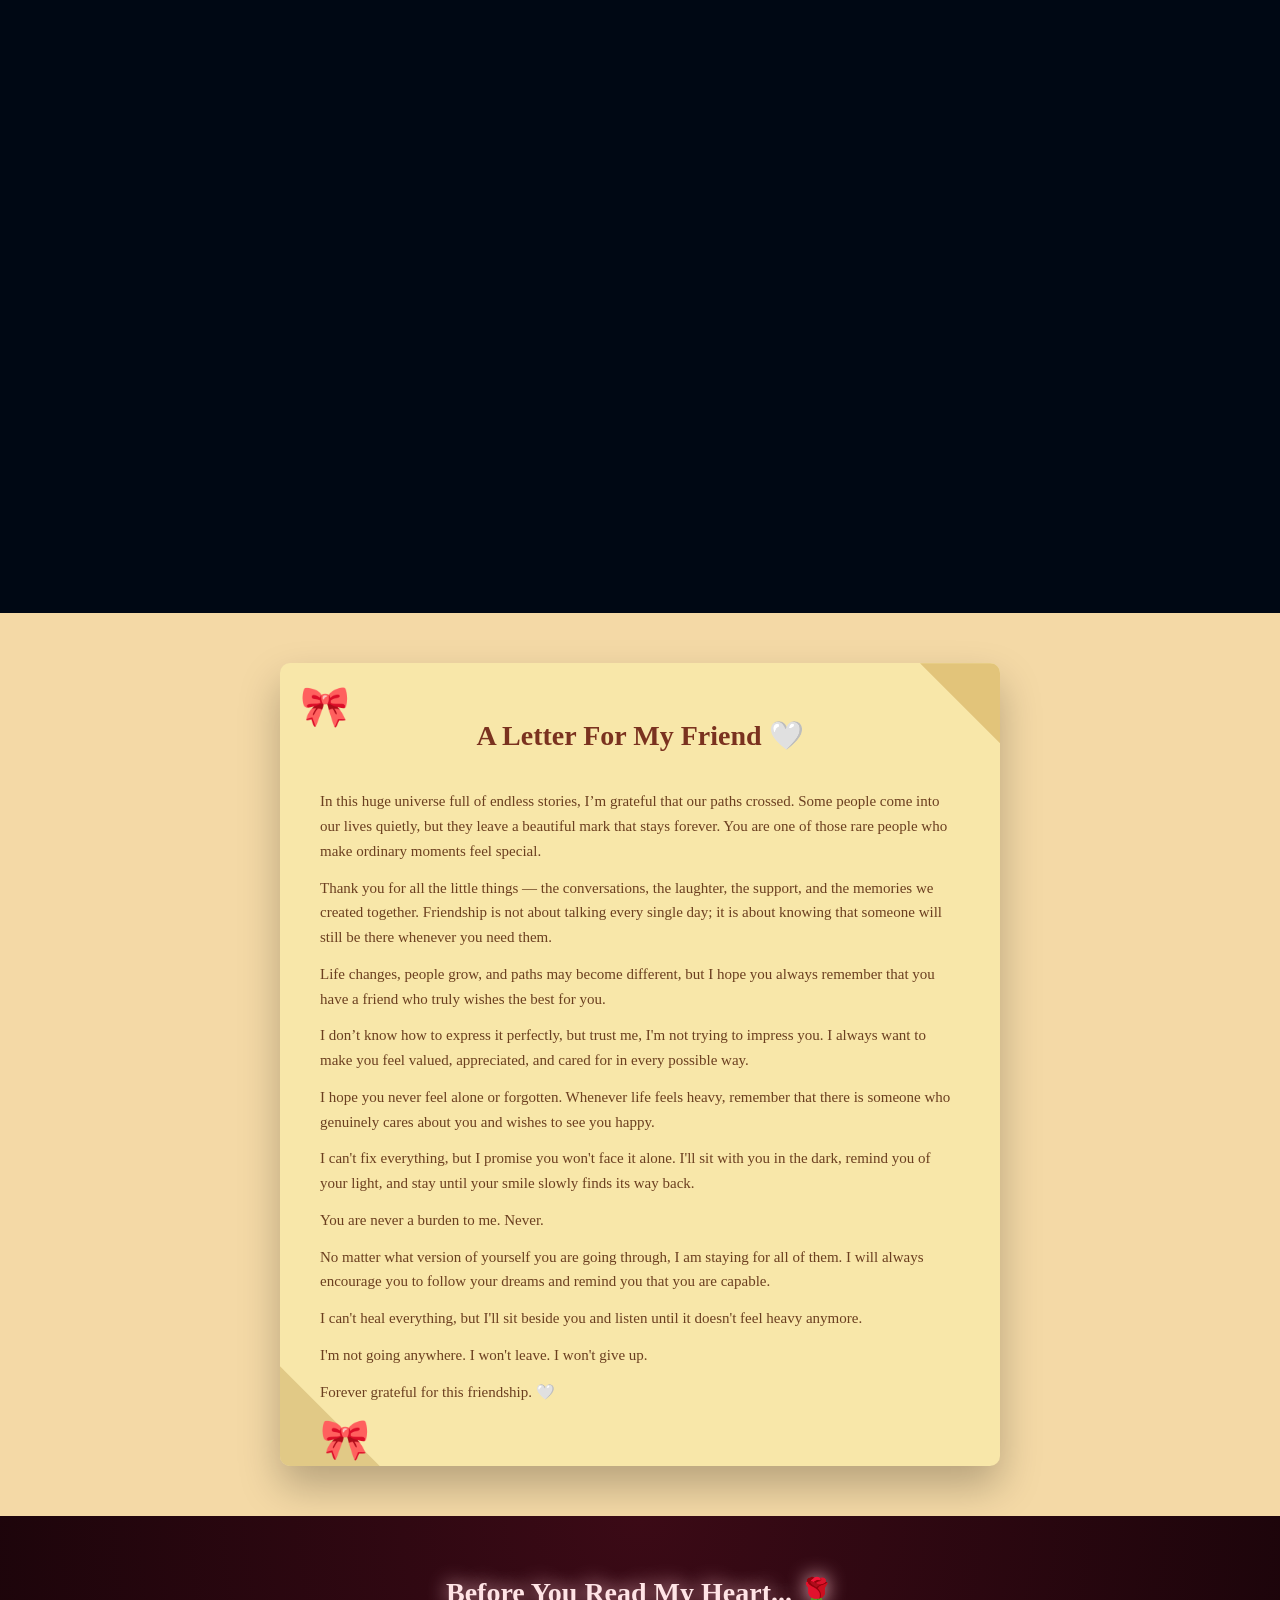
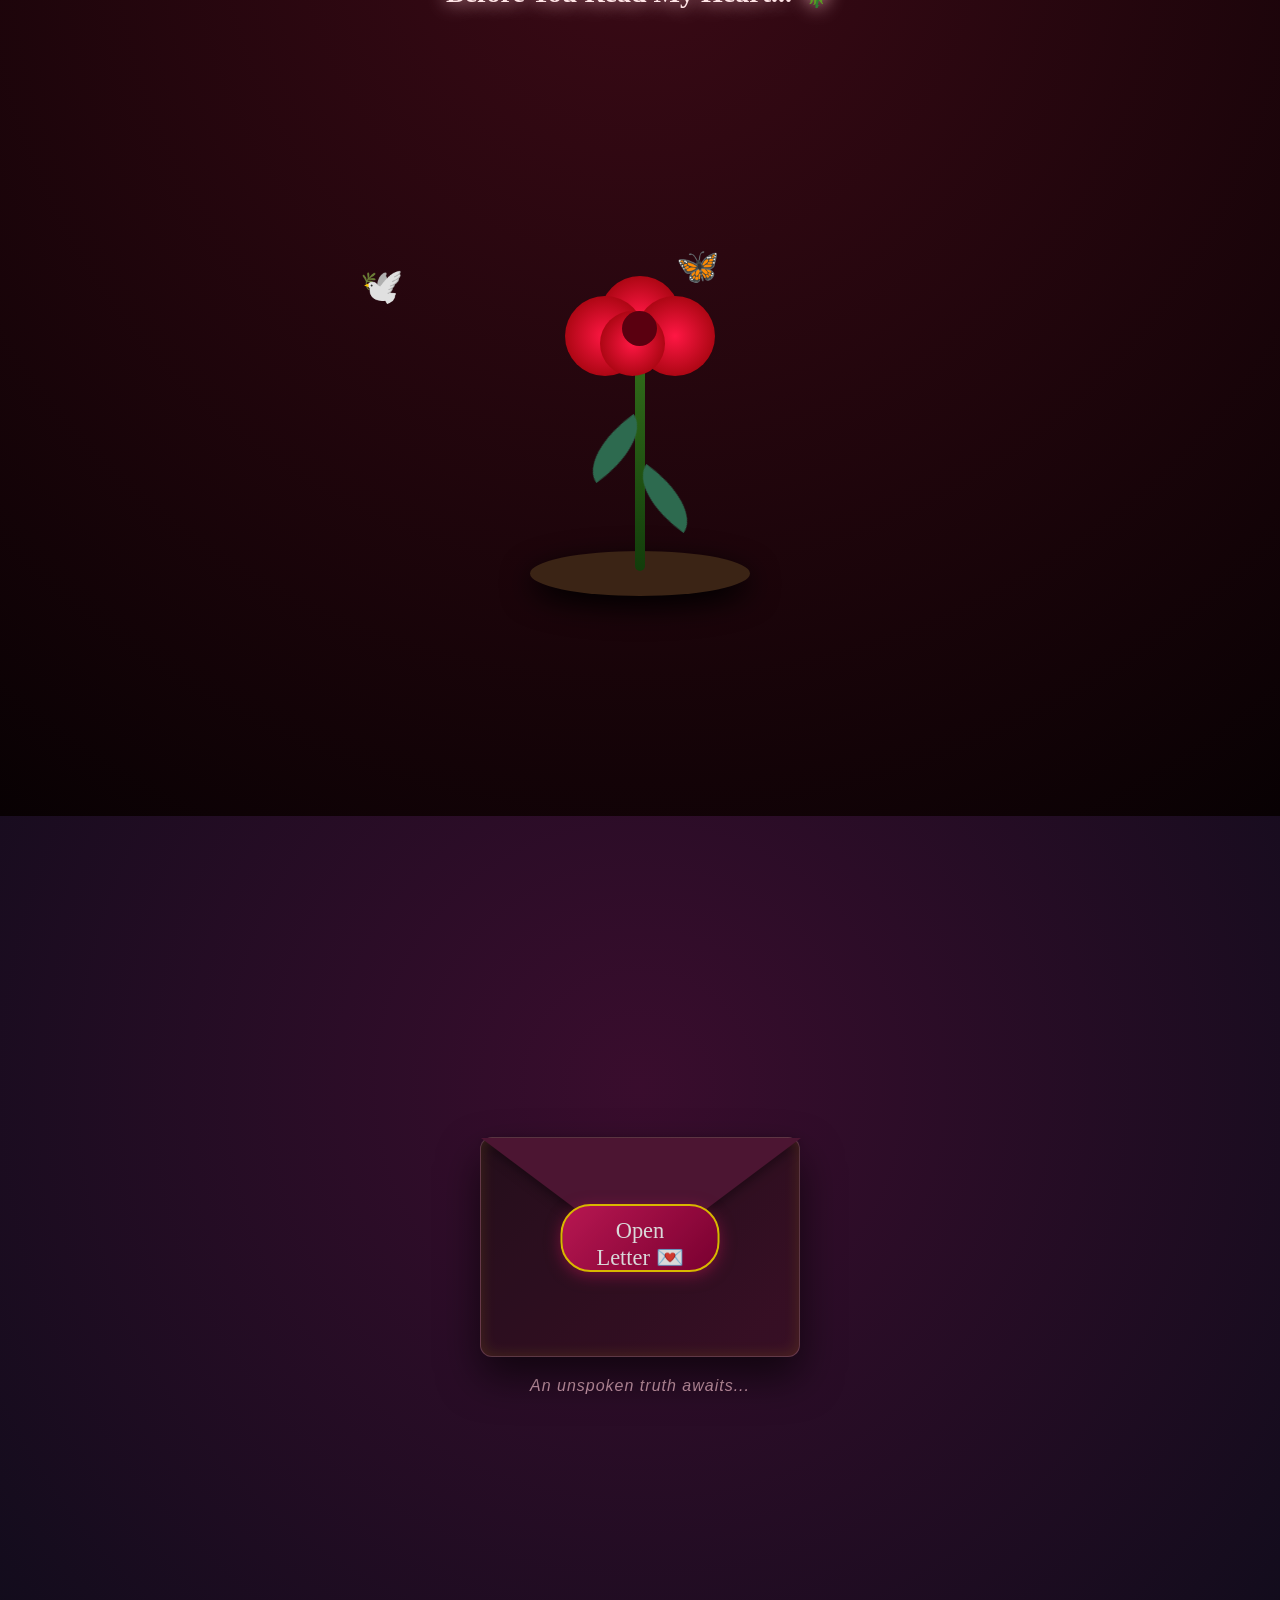
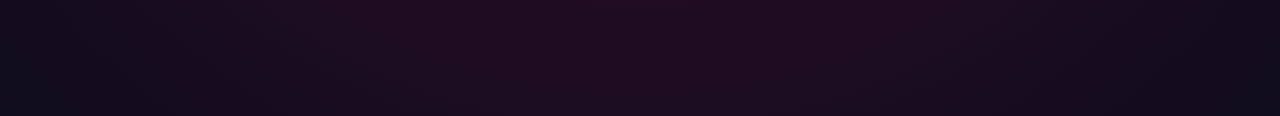
==== commit 2a424681: "Update index.html" ====
--- a/index.html
+++ b/index.html
@@ -228,34 +228,8 @@
     </section>
 
     <!-- JavaScript Files & Inline Scripts -->
-    <script>
-        function openLetter() {
-            const envelope = document.getElementById('envelopeContainer');
-            const letterStage = document.getElementById('letterStage');
+   
             
-            envelope.style.transition = 'opacity 0.8s ease, transform 0.8s ease';
-            envelope.style.opacity = '0';
-            envelope.style.transform = 'scale(0.8)';
-            
-            setTimeout(() => {
-                envelope.style.display = 'none';
-                letterStage.classList.add('active');
-            }, 800);
-        }
-
-        function spawnHearts(e) {
-            for(let i = 0; i < 8; i++) {
-                const heart = document.createElement('div');
-                heart.className = 'heart-particle';
-                heart.innerHTML = ['💋', '💖', '🤍', '✨'][Math.floor(Math.random()*4)];
-                heart.style.left = (e.clientX + (Math.random() * 60 - 30)) + 'px';
-                heart.style.top = (e.clientY + (Math.random() * 60 - 30)) + 'px';
-                document.body.appendChild(heart);
-                
-                setTimeout(() => heart.remove(), 4000);
-            }
-        }
-    </script>
     <script src="script.js"></script>
 </body>
 
--- a/style.css
+++ b/style.css
@@ -814,3 +814,261 @@
     }
 
 }
+
+/* ================= UNSPOKEN TRUTH PAGE ================= */
+.unspoken-truth-page {
+    position: relative;
+    min-height: 100vh;
+    background: #0f0c1b;
+    display: flex;
+    justify-content: center;
+    align-items: center;
+    padding: 60px 15px;
+    overflow-x: hidden;
+}
+
+/* Ambient Background Glow */
+.unspoken-truth-page .bg-glow {
+    position: absolute;
+    top: 0;
+    left: 0;
+    width: 100%;
+    height: 100%;
+    background: radial-gradient(circle at 50% 30%, rgba(136, 14, 79, 0.35), rgba(15, 12, 27, 0.95));
+    z-index: 1;
+    pointer-events: none;
+}
+
+/* Envelope Container */
+.envelope-container {
+    position: relative;
+    z-index: 10;
+    display: flex;
+    flex-direction: column;
+    align-items: center;
+    justify-content: center;
+    animation: fadeInDarken 2.5s ease-in-out forwards;
+}
+
+@keyframes fadeInDarken {
+    0% {
+        opacity: 0;
+        transform: scale(0.85);
+        filter: brightness(1.5);
+    }
+    50% {
+        opacity: 0.7;
+        filter: brightness(1.1);
+    }
+    100% {
+        opacity: 1;
+        transform: scale(1);
+        filter: brightness(0.85);
+    }
+}
+
+.envelope {
+    width: 320px;
+    height: 220px;
+    background: linear-gradient(135deg, #2b1020, #42122b);
+    border-radius: 12px;
+    box-shadow: 0 20px 40px rgba(0, 0, 0, 0.6), inset 0 0 15px rgba(255, 215, 0, 0.15);
+    position: relative;
+    cursor: pointer;
+    border: 1px solid rgba(255, 182, 193, 0.3);
+    transition: transform 0.4s ease, box-shadow 0.4s ease;
+}
+
+.envelope:hover {
+    transform: translateY(-5px) scale(1.02);
+    box-shadow: 0 25px 50px rgba(216, 27, 96, 0.4);
+}
+
+.envelope-flap {
+    position: absolute;
+    top: 0;
+    left: 0;
+    width: 0;
+    height: 0;
+    border-left: 160px solid transparent;
+    border-right: 160px solid transparent;
+    border-top: 120px solid #5a193b;
+    transform-origin: top;
+    transition: transform 0.6s ease;
+    z-index: 3;
+    filter: drop-shadow(0 4px 6px rgba(0,0,0,0.4));
+}
+
+.seal-btn {
+    position: absolute;
+    top: 100px;
+    left: 50%;
+    transform: translate(-50%, -50%);
+    z-index: 4;
+    background: linear-gradient(135deg, #d81b60, #8e0038);
+    color: #fff;
+    border: 2px solid #ffd700;
+    padding: 12px 24px;
+    border-radius: 30px;
+    font-family: 'Dancing Script', cursive, serif;
+    font-size: 1.4rem;
+    cursor: pointer;
+    box-shadow: 0 4px 15px rgba(216, 27, 96, 0.5);
+    transition: all 0.3s ease;
+}
+
+.seal-btn:hover {
+    background: linear-gradient(135deg, #ff4081, #c2185b);
+    transform: translate(-50%, -50%) scale(1.1);
+    box-shadow: 0 6px 20px rgba(255, 64, 129, 0.7);
+}
+
+/* Letter Stage */
+.letter-stage {
+    display: none;
+    position: relative;
+    z-index: 20;
+    width: 90%;
+    max-width: 750px;
+    margin: 20px auto;
+    opacity: 0;
+    transition: opacity 1s ease;
+}
+
+.letter-stage.active {
+    display: block;
+    opacity: 1;
+}
+
+/* Background Image Wrap */
+.letter-bg-wrap {
+    position: relative;
+    background-image: url('Mohin.jpeg'), linear-gradient(135deg, #1f0b18, #360924);
+    background-size: cover;
+    background-position: center;
+    border-radius: 16px;
+    padding: 40px 35px 60px 35px;
+    box-shadow: 0 25px 60px rgba(0,0,0,0.8), 0 0 30px rgba(216, 27, 96, 0.3);
+    border: 1px solid rgba(255, 215, 0, 0.3);
+    overflow: hidden;
+}
+
+/* Dark Glassmorphism Overlay */
+.letter-overlay {
+    position: absolute;
+    top: 0;
+    left: 0;
+    right: 0;
+    bottom: 0;
+    background: rgba(15, 10, 20, 0.82);
+    backdrop-filter: blur(8px);
+    z-index: 1;
+}
+
+.letter-content {
+    position: relative;
+    z-index: 2;
+    color: #fce4ec;
+    line-height: 1.8;
+    font-size: 1.05rem;
+    font-family: 'Lora', serif;
+}
+
+.letter-header {
+    text-align: center;
+    margin-bottom: 30px;
+    border-bottom: 1px solid rgba(255, 182, 193, 0.25);
+    padding-bottom: 20px;
+}
+
+.letter-header h1 {
+    font-family: 'Great Vibes', cursive;
+    font-size: 3.2rem;
+    color: #ff80ab;
+    text-shadow: 0 2px 10px rgba(255, 64, 129, 0.4);
+    margin-bottom: 5px;
+}
+
+.letter-header p {
+    font-style: italic;
+    color: #f8bbd0;
+    font-size: 0.95rem;
+    letter-spacing: 1px;
+}
+
+.paragraph {
+    margin-bottom: 18px;
+    text-align: justify;
+    text-justify: inter-word;
+    color: #fce4ec;
+    text-shadow: 0 1px 3px rgba(0,0,0,0.8);
+}
+
+.highlight-text {
+    color: #ff80ab;
+    font-weight: 500;
+}
+
+.signature-block {
+    margin-top: 35px;
+    text-align: right;
+    padding-right: 15px;
+}
+
+.signature-block .valediction {
+    font-family: 'Dancing Script', cursive;
+    font-size: 1.8rem;
+    color: #ff4081;
+}
+
+.signature-block .name {
+    font-family: 'Great Vibes', cursive;
+    font-size: 2.5rem;
+    color: #ffffff;
+    margin-top: 5px;
+}
+
+/* Kiss Emoji Corner */
+.kiss-corner {
+    position: absolute;
+    bottom: 15px;
+    right: 20px;
+    z-index: 3;
+    font-size: 2.2rem;
+    filter: drop-shadow(0 2px 8px rgba(255, 64, 129, 0.8));
+    animation: pulseKiss 2s infinite ease-in-out;
+    cursor: pointer;
+}
+
+@keyframes pulseKiss {
+    0%, 100% { transform: scale(1) rotate(0deg); }
+    50% { transform: scale(1.18) rotate(-8deg); }
+}
+
+/* Particle Effects */
+.heart-particle {
+    position: fixed;
+    color: #ff4081;
+    font-size: 1.2rem;
+    pointer-events: none;
+    z-index: 100;
+    animation: floatUp 4s linear forwards;
+}
+
+@keyframes floatUp {
+    0% { opacity: 1; transform: translateY(0) scale(1); }
+    100% { opacity: 0; transform: translateY(-120px) scale(1.4); }
+}
+
+/* Mobile Responsive */
+@media (max-width: 600px) {
+    .letter-bg-wrap {
+        padding: 25px 20px 50px 20px;
+    }
+    .letter-header h1 {
+        font-size: 2.4rem;
+    }
+    .letter-content {
+        font-size: 0.98rem;
+    }
+}
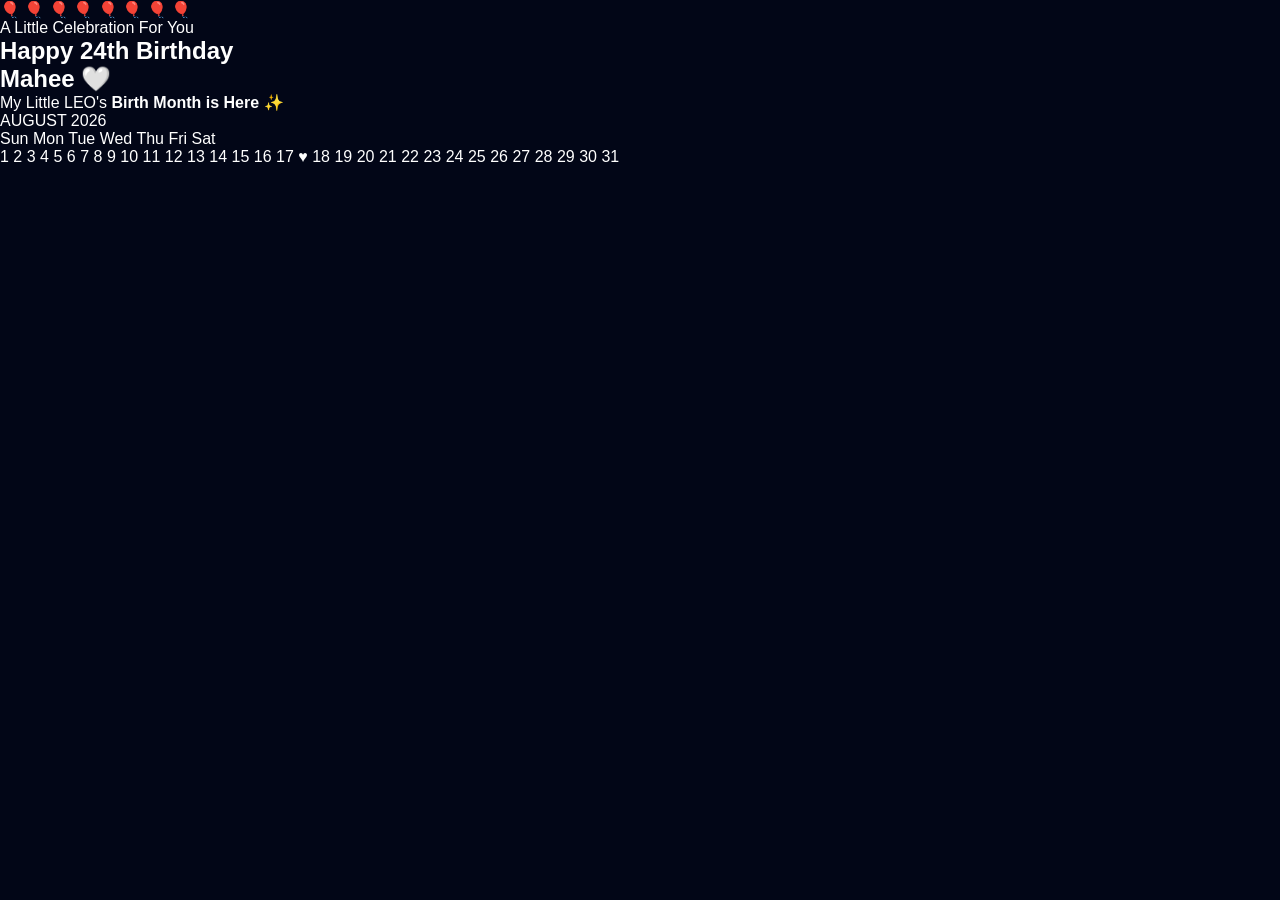
==== commit c5f460f6: "Update index.html" ====
--- a/index.html
+++ b/index.html
@@ -2,235 +2,597 @@
 <html lang="en">
 
 <head>
+
+    <!-- =====================================================
+         BASIC DOCUMENT SETTINGS
+    ===================================================== -->
+
     <meta charset="UTF-8">
-    <meta name="viewport" content="width=device-width, initial-scale=1.0">
-    <title>For My Mahee ❤️</title>
-    <!-- Google Fonts -->
+
+    <meta
+        name="viewport"
+        content="width=device-width, initial-scale=1.0"
+    >
+
+    <meta
+        name="theme-color"
+        content="#080b24"
+    >
+
+    <meta
+        name="description"
+        content="A cinematic birthday experience made with love."
+    >
+
+
+    <!-- =====================================================
+         PAGE TITLE
+    ===================================================== -->
+
+    <title>For My Mahee 🤍</title>
+
+
+    <!-- =====================================================
+         GOOGLE FONTS
+    ===================================================== -->
+
     <link rel="preconnect" href="https://fonts.googleapis.com">
-    <link rel="preconnect" href="https://fonts.gstatic.com" crossorigin>
-    <link href="https://fonts.googleapis.com/css2?family=Dancing+Script:wght@600&family=Great+Vibes&family=Lora:ital,wght@0,400;0,500;1,400&display=swap" rel="stylesheet">
+
+    <link
+        rel="preconnect"
+        href="https://fonts.gstatic.com"
+        crossorigin
+    >
+
+    <link
+        href="https://fonts.googleapis.com/css2?family=Cormorant+Garamond:wght@400;500;600;700&family=Great+Vibes&family=Montserrat:wght@300;400;500;600;700&display=swap"
+        rel="stylesheet"
+    >
+
+
+    <!-- =====================================================
+         MAIN CSS
+    ===================================================== -->
+
     <link rel="stylesheet" href="style.css">
+
 </head>
 
+
 <body>
 
-    <!-- ================= SPIDER PAGE ================= -->
-    <div class="scene">
-        <div class="web web-left"></div>
-        <div class="web web-right"></div>
-
-        <div class="spider">
-            🕷️
-        </div>
-
-        <div class="spiderman">
-            <div class="thread"></div>
-            <div class="mask">
-                <div class="eye left-eye"></div>
-                <div class="eye right-eye"></div>
+
+    <!-- =====================================================
+         GLOBAL CINEMATIC PARTICLE LAYERS
+         ===================================================== -->
+
+    <div class="global-particles" id="globalParticles"></div>
+
+    <div class="global-sparkles" id="globalSparkles"></div>
+
+
+    <!-- =====================================================
+         PAGE 1
+         CINEMATIC BIRTHDAY
+         ===================================================== -->
+
+    <main id="mainExperience">
+
+
+        <section
+            class="birthday-page active-page"
+            id="birthdayPage"
+        >
+
+
+            <!-- =================================================
+                 CINEMATIC BACKGROUND
+                 ================================================= -->
+
+            <div
+                class="birthday-background"
+                aria-hidden="true"
+            >
+
+                <div class="birthday-bg-layer bg-layer-one"></div>
+
+                <div class="birthday-bg-layer bg-layer-two"></div>
+
+                <div class="birthday-bg-layer bg-layer-three"></div>
+
+                <div class="birthday-stars"></div>
+
+                <div class="birthday-bg-particles"></div>
+
+                <div class="birthday-light-rays"></div>
+
             </div>
-            <div class="suit"></div>
-        </div>
-
-        <div class="message">
-            <h1>Happiest Birthday</h1>
-            <h2>My Spider Man</h2>
-            <h3>Mahee ❤️</h3>
-            <p id="typing"></p>
-        </div>
-
-        <button id="musicBtn">
-            🎵 Play Theme
-        </button>
+
+
+            <!-- =================================================
+                 BACKGROUND BALLOONS
+                 They become visible after curtain opens
+                 ================================================= -->
+
+            <div
+                class="background-balloons"
+                id="backgroundBalloons"
+                aria-hidden="true"
+            >
+
+                <span class="bg-balloon balloon-1">🎈</span>
+
+                <span class="bg-balloon balloon-2">🎈</span>
+
+                <span class="bg-balloon balloon-3">🎈</span>
+
+                <span class="bg-balloon balloon-4">🎈</span>
+
+                <span class="bg-balloon balloon-5">🎈</span>
+
+                <span class="bg-balloon balloon-6">🎈</span>
+
+                <span class="bg-balloon balloon-7">🎈</span>
+
+                <span class="bg-balloon balloon-8">🎈</span>
+
+            </div>
+
+
+            <!-- =================================================
+                 CINEMATIC CURTAIN
+                 ================================================= -->
+
+            <div
+                class="birthday-curtain"
+                id="birthdayCurtain"
+                aria-hidden="true"
+            >
+
+
+                <!-- LEFT CURTAIN -->
+
+                <div
+                    class="curtain-panel curtain-left"
+                >
+
+                    <div class="curtain-folds"></div>
+
+                    <div class="curtain-shine"></div>
+
+                </div>
+
+
+                <!-- RIGHT CURTAIN -->
+
+                <div
+                    class="curtain-panel curtain-right"
+                >
+
+                    <div class="curtain-folds"></div>
+
+                    <div class="curtain-shine"></div>
+
+                </div>
+
+
+                <!-- LIGHT BEHIND CURTAIN -->
+
+                <div class="curtain-center-light"></div>
+
+
+            </div>
+
+
+            <!-- =================================================
+                 MAIN BIRTHDAY CONTENT
+                 ================================================= -->
+
+            <div
+                class="birthday-content"
+                id="birthdayContent"
+            >
+
+
+                <!-- =============================================
+                     HERO SCENE
+                     ============================================= -->
+
+                <div
+                    class="birthday-hero"
+                    id="birthdayHero"
+                >
+
+
+                    <!-- HERO SPOTLIGHT -->
+
+                    <div
+                        class="hero-spotlight"
+                        aria-hidden="true"
+                    ></div>
+
+
+                    <!-- HERO GLOW -->
+
+                    <div
+                        class="hero-glow"
+                        aria-hidden="true"
+                    ></div>
+
+
+                    <!-- =========================================
+                         CAKE + CALENDAR WILL COME IN PART 2
+                         ========================================= -->
+
+                 <!-- =========================================================
+     BIRTHDAY HERO CONTENT
+     HTML PART 2
+     ========================================================= -->
+
+
+<!-- =====================================================
+     CINEMATIC BIRTHDAY TITLE
+     ===================================================== -->
+
+<div class="birthday-title">
+
+    <p class="birthday-kicker">
+        A Little Celebration For You
+    </p>
+
+    <h1 class="birthday-main-title">
+        Happy 24th Birthday
+    </h1>
+
+    <h2 class="birthday-name">
+        Mahee 🤍
+    </h2>
+
+</div>
+
+
+<!-- =====================================================
+     GLASS CALENDAR
+     FLOATING ABOVE THE CAKE
+     ===================================================== -->
+
+<div
+    class="birthday-calendar"
+    id="birthdayCalendar"
+>
+
+    <!-- Glass glow -->
+    <div
+        class="calendar-glow"
+        aria-hidden="true"
+    ></div>
+
+
+    <!-- Glass reflection -->
+    <div
+        class="calendar-reflection"
+        aria-hidden="true"
+    ></div>
+
+
+    <div class="calendar-inner">
+
+
+        <!-- =============================================
+             CUTE BIRTHDAY MESSAGE
+             ============================================= -->
+
+        <div class="calendar-message">
+
+            <span>
+                My Little LEO's
+            </span>
+
+            <strong>
+                Birth Month is Here ✨
+            </strong>
+
+        </div>
+
+
+        <!-- =============================================
+             MONTH
+             ============================================= -->
+
+        <div class="calendar-month">
+
+            <span class="calendar-month-name">
+                AUGUST
+            </span>
+
+            <span class="calendar-year">
+                2026
+            </span>
+
+        </div>
+
+
+        <!-- =============================================
+             WEEK DAYS
+             ============================================= -->
+
+        <div class="calendar-weekdays">
+
+            <span>Sun</span>
+            <span>Mon</span>
+            <span>Tue</span>
+            <span>Wed</span>
+            <span>Thu</span>
+            <span>Fri</span>
+            <span>Sat</span>
+
+        </div>
+
+
+        <!-- =============================================
+             CALENDAR DATES
+             ============================================= -->
+
+        <div class="calendar-days">
+
+
+            <!-- First Row -->
+
+            <span class="empty-day"></span>
+            <span class="empty-day"></span>
+            <span class="empty-day"></span>
+            <span class="empty-day"></span>
+            <span class="empty-day"></span>
+
+            <span>1</span>
+            <span>2</span>
+
+
+            <!-- Second Row -->
+
+            <span>3</span>
+            <span>4</span>
+            <span>5</span>
+            <span>6</span>
+            <span>7</span>
+            <span>8</span>
+            <span>9</span>
+
+
+            <!-- Third Row -->
+
+            <span>10</span>
+            <span>11</span>
+            <span>12</span>
+            <span>13</span>
+            <span>14</span>
+            <span>15</span>
+            <span>16</span>
+
+
+            <!-- =========================================
+                 BIRTHDAY DATE
+                 ========================================= -->
+
+            <span
+                class="birthday-date"
+                id="birthdayDate"
+            >
+
+                <span class="date-number">
+                    17
+                </span>
+
+                <span class="date-heart">
+                    ♥
+                </span>
+
+            </span>
+
+
+            <!-- Fourth Row -->
+
+            <span>18</span>
+            <span>19</span>
+            <span>20</span>
+            <span>21</span>
+            <span>22</span>
+            <span>23</span>
+
+
+            <!-- Fifth Row -->
+
+            <span>24</span>
+            <span>25</span>
+            <span>26</span>
+            <span>27</span>
+            <span>28</span>
+            <span>29</span>
+            <span>30</span>
+
+
+            <!-- Sixth Row -->
+
+            <span>31</span>
+
+        </div>
+
+
     </div>
 
-    <audio id="music">
-        <source src="audio/spiderman.mp3" type="audio/mpeg">
-    </audio>
-
-    <!-- ================= CAKE PAGE ================= -->
-    <section class="cake-page">
-        <!-- Curtain Background -->
-        <div class="curtain left-curtain"></div>
-        <div class="curtain right-curtain"></div>
-
-        <!-- Balloons -->
-        <div class="balloon balloon1">🎈</div>
-        <div class="balloon balloon2">🎈</div>
-        <div class="balloon balloon3">🎈</div>
-        <div class="balloon balloon4">🎈</div>
-
-        <!-- Spotlight -->
-        <div class="spotlight"></div>
-
-        <!-- Birthday Text -->
-        <div class="cake-title">
-            Happy 24th Birthday ❤️
-        </div>
-
-        <!-- Cake -->
-        <div class="cake">
-            <div class="layer top-layer">
-                <div class="candles">
-                    <div class="candle"><span></span></div>
-                </div>
-            </div>
-            <div class="layer middle-layer"></div>
-            <div class="layer bottom-layer"></div>
-        </div>
-
-        <button id="blowBtn">
-            💨 Make a Wish
-        </button>
-
-        <button id="nextBtn">
-            Next 💌
-        </button>
-    </section>
-
-    <!-- ================= BIRTHDAY LETTER PAGE ================= -->
-    <section class="letter-page">
-        <div class="letter-card">
-            <h1>A Birthday Letter For Mahee 🤍</h1>
-            <div class="letter-text" id="letterText">
-                <p>Happy 24th Birthday My Mahee🤍</p>
-                <p>I hope this new year of your life brings you endless happiness, success, peace, and all the beautiful things you truly deserve.</p>
-                <p>We may not have 24 years of memories together, and I don’t know if life will give us 24 more seconds, 24 minutes, 24 hours, 24 days, 24 months, or even 24*5=120 years by each other's side.</p>
-                <p>But one thing I know is that, as long as life allows us to walk together, I want to make those moments meaningful.</p>
-                <p>I don’t want to measure our bond by how long it lasts, but by how beautiful the moments we create are. Because sometimes, a few precious moments with someone special can stay in our hearts longer than years.</p>
-                <p>So while we have this time, let’s laugh a little more, share more stories, create beautiful memories, and collect little moments that we can look back on with a smile.</p>
-                <p>Thank you for being a beautiful part of my journey and for making some moments of my life more special just by being there.</p>
-                <p>I hope this year brings you closer to your dreams, gives you the courage to achieve everything you wish for, and reminds you how special and valuable you truly are.</p>
-                <p>No matter where life takes us, I hope we always remember the little moments that made this journey meaningful.</p>
-                <p>Happy 24th Birthday once again.</p>
-                <p>May your life always be filled with happiness, peace, love, and endless light. ✨</p>
-                <br>
-                <p>With warm wishes,<br>Mou 🤍</p>
-            </div>
-        </div>
-    </section>
-
-    <!-- ================= FRIENDSHIP MEMORY PAGE ================= -->
-    <section class="friend-memory">
-        <h1>Our Friendship Memories 🤍</h1>
-        <div class="memory-gallery">
-            <img src="Mahi.jpeg" alt="Mahi">
-            <img src="Tani.jpeg" alt="Tani">
-            <img src="t.jpeg" alt="t">
-            <img src="Mou.jpeg" alt="Mou">
-        </div>
-    </section>
-
-    <!-- ================= FRIENDSHIP LETTER PAGE ================= -->
-    <section class="friend-letter-page">
-        <div class="friend-letter-paper">
-            <div class="pookie-bow top-bow">🎀</div>
-
-            <div class="friend-letter-text">
-                <h1>A Letter For My Friend 🤍</h1>
-                <p>In this huge universe full of endless stories, I’m grateful that our paths crossed. Some people come into our lives quietly, but they leave a beautiful mark that stays forever. You are one of those rare people who make ordinary moments feel special.</p>
-                <p>Thank you for all the little things — the conversations, the laughter, the support, and the memories we created together. Friendship is not about talking every single day; it is about knowing that someone will still be there whenever you need them.</p>
-                <p>Life changes, people grow, and paths may become different, but I hope you always remember that you have a friend who truly wishes the best for you.</p>
-                <p>I don’t know how to express it perfectly, but trust me, I'm not trying to impress you. I always want to make you feel valued, appreciated, and cared for in every possible way.</p>
-                <p>I hope you never feel alone or forgotten. Whenever life feels heavy, remember that there is someone who genuinely cares about you and wishes to see you happy.</p>
-                <p>I can't fix everything, but I promise you won't face it alone. I'll sit with you in the dark, remind you of your light, and stay until your smile slowly finds its way back.</p>
-                <p>You are never a burden to me. Never.</p>
-                <p>No matter what version of yourself you are going through, I am staying for all of them. I will always encourage you to follow your dreams and remind you that you are capable.</p>
-                <p>I can't heal everything, but I'll sit beside you and listen until it doesn't feel heavy anymore.</p>
-                <p>I'm not going anywhere. I won't leave. I won't give up.</p>
-                <p>Forever grateful for this friendship. 🤍</p>
-            </div>
-
-            <div class="pookie-bow bottom-bow">🎀</div>
-        </div>
-    </section>
-
-    <!-- ================= ROSE BLOOMING PAGE ================= -->
-    <section class="rose-page">
-        <div class="rose-scene">
-            <h1 class="rose-title">Before You Read My Heart... 🌹</h1>
-
-            <div class="garden">
-                <div class="soil"></div>
-
-                <div class="plant">
-                    <div class="stem">
-                        <div class="leaf left"></div>
-                        <div class="leaf right"></div>
-
-                        <div class="rose">
-                            <div class="petal petal1"></div>
-                            <div class="petal petal2"></div>
-                            <div class="petal petal3"></div>
-                            <div class="petal petal4"></div>
-                            <div class="rose-center"></div>
-                        </div>
-                    </div>
-                </div>
-
-                <div class="butterfly">🦋</div>
-                <div class="bird">🕊️</div>
-            </div>
-        </div>
-    </section>
-
-    <!-- ================= UNSPOKEN TRUTH PAGE ================= -->
-    <section class="unspoken-truth-page">
-        <div class="bg-glow"></div>
-
-        <!-- Envelope Opening Screen -->
-        <div class="envelope-container" id="envelopeContainer">
-            <div class="envelope" id="envelope">
-                <div class="envelope-flap" id="flap"></div>
-                <button class="seal-btn" onclick="openLetter()">Open Letter 💌</button>
-            </div>
-            <p style="color: #f8bbd0; margin-top: 20px; font-style: italic; letter-spacing: 1px;">An unspoken truth awaits...</p>
-        </div>
-
-        <!-- Revealed Personal Letter -->
-        <div class="letter-stage" id="letterStage">
-            <div class="letter-bg-wrap">
-                <div class="letter-overlay"></div>
-                <div class="letter-content">
-                    <div class="letter-header">
-                        <h1>Unspoken Truth</h1>
-                        <p>Straight from the heart</p>
-                    </div>
-
-                    <p class="paragraph">First of all… pardon me for falling in love with you.</p>
-                    <p class="paragraph">I never planned for my heart to choose you. I don’t even know when it happened. Somewhere between our conversations, your little moments, and the comfort I found in your presence… you became someone who meant more to me than I ever expected.</p>
-                    <p class="paragraph">I tried so hard to move on, to convince myself to let go. But every time I tried to walk away, I only realized how deeply I cared about you.</p>
-                    <p class="paragraph">I know you may never be mine, and I have accepted that reality. So from now on, I will love you in the only way I know how — <span class="highlight-text">silently, respectfully, and from a distance.</span></p>
-                    <p class="paragraph">Thank you for coming into my life. Thank you for giving my heart a feeling I never thought I would experience again.</p>
-                    <p class="paragraph">You probably never realized it, but you saved me in ways you may never understand. You thought we were just talking, but for me, those conversations became moments I looked forward to. Your messages felt ordinary to you, but they became little reasons for me to smile, to hope, and to believe that beautiful people still exist.</p>
-                    <p class="paragraph">You became a safe place without even trying. Your presence brought comfort, your voice brought peace, and your kindness reminded me that life could still hold something beautiful.</p>
-                    <p class="paragraph">I don’t love you because you are perfect. I love the little things about you — the way you talk, the way you laugh, the way you make ordinary moments feel special just by being there.</p>
-                    <p class="paragraph">I wanted to choose you, to be patient, to grow together, and to build something real. I gave you the most honest version of my heart, hoping you would understand how genuine my feelings were.</p>
-                    <p class="paragraph">Maybe you will never know how much you were loved. Maybe this letter will remain hidden forever. But one thing will always be true — my feelings were never a show. Everything came straight from my heart. ❤️‍🩹</p>
-                    <p class="paragraph">I know my efforts may never be enough, and I may not always know how to express how much I care. But I will always wish the best for you and do whatever I can within my limits.</p>
-                    <p class="paragraph">Yes, I like you. I care about you deeply. But I also respect you, your choices, and your boundaries.</p>
-                    <p class="paragraph">So I will stay quiet and admire you from a distance. Maybe one day I will find the courage to say everything… or maybe I will learn to let you go.</p>
-                    <p class="paragraph">But no matter what happens, I hope you always stay happy. I hope life gives you every success, every peace, and every beautiful thing you deserve.</p>
-                    <p class="paragraph">If you ever feel like no one is proud of you, remember that somewhere, someone is always praying for your happiness — even if you never know who it is.</p>
-                    <p class="paragraph">I wish I could give you one thing: the ability to see yourself through my eyes. Because only then would you understand how special you truly are.</p>
-                    <p class="paragraph">No matter where life takes us, I hope we always remember the little moments that made this journey meaningful.</p>
-
-                    <div class="signature-block">
-                        <div class="valediction">With all my heart,</div>
-                        <div class="name">Mou 🤍</div>
-                    </div>
-                </div>
-
-                <!-- Kiss Emoji at Bottom Right Corner -->
-                <div class="kiss-corner" onclick="spawnHearts(event)" title="A kiss from Mou">💋</div>
-            </div>
-        </div>
-    </section>
-
-    <!-- JavaScript Files & Inline Scripts -->
-   
-            
+</div>
+
+
+<!-- =====================================================
+     THREE-TIER BIRTHDAY CAKE
+     ===================================================== -->
+
+<div
+    class="birthday-cake"
+    id="birthdayCake"
+>
+
+
+    <!-- =============================================
+         CAKE AURA
+         ============================================= -->
+
+    <div
+        class="cake-aura"
+        aria-hidden="true"
+    ></div>
+
+
+    <!-- =============================================
+         CANDLE FLAMES
+         ============================================= -->
+
+    <div class="cake-candles">
+
+
+        <div class="cake-candle candle-left">
+
+            <span class="candle-flame"></span>
+
+        </div>
+
+
+        <div class="cake-candle candle-center">
+
+            <span class="candle-flame"></span>
+
+        </div>
+
+
+        <div class="cake-candle candle-right">
+
+            <span class="candle-flame"></span>
+
+        </div>
+
+
+    </div>
+
+
+    <!-- =============================================
+         TOP TIER
+         SMALLEST
+         ============================================= -->
+
+    <div class="cake-tier cake-tier-top">
+
+        <div class="cake-top-surface"></div>
+
+        <div class="cake-frosting">
+
+            <span></span>
+            <span></span>
+            <span></span>
+            <span></span>
+
+        </div>
+
+        <div class="cake-decoration">
+
+            <i></i>
+            <i></i>
+            <i></i>
+
+        </div>
+
+    </div>
+
+
+    <!-- =============================================
+         MIDDLE TIER
+         MEDIUM
+         ============================================= -->
+
+    <div class="cake-tier cake-tier-middle">
+
+        <div class="cake-top-surface"></div>
+
+        <div class="cake-frosting">
+
+            <span></span>
+            <span></span>
+            <span></span>
+            <span></span>
+            <span></span>
+
+        </div>
+
+        <div class="cake-decoration">
+
+            <i></i>
+            <i></i>
+            <i></i>
+            <i></i>
+
+        </div>
+
+    </div>
+
+
+    <!-- =============================================
+         BOTTOM TIER
+         LARGEST
+         ============================================= -->
+
+    <div class="cake-tier cake-tier-bottom">
+
+        <div class="cake-top-surface"></div>
+
+        <div class="cake-frosting">
+
+            <span></span>
+            <span></span>
+            <span></span>
+            <span></span>
+            <span></span>
+            <span></span>
+
+        </div>
+
+        <div class="cake-decoration">
+
+            <i></i>
+            <i></i>
+            <i></i>
+            <i></i>
+            <i></i>
+
+        </div>
+
+    </div>
+
+
+    <!-- =============================================
+         CAKE PLATE
+         ============================================= -->
+
+    <div class="cake-plate">
+
+        <div class="cake-plate-glow"></div>
+
+    </div>
+
+
+</div>
+
+
+        </section>
+
+
+    </main>
+
+
+    <!-- =====================================================
+         MAIN JAVASCRIPT
+         ===================================================== -->
+
     <script src="script.js"></script>
+
 </body>
 
 </html>
--- a/style.css
+++ b/style.css
@@ -943,25 +943,25 @@
 /* Background Image Wrap */
 .letter-bg-wrap {
     position: relative;
-    background-image: url('Mohin.jpeg'), linear-gradient(135deg, #1f0b18, #360924);
+    background-image: url('Mohin.jpeg');
     background-size: cover;
     background-position: center;
+    background-repeat: no-repeat;
     border-radius: 16px;
     padding: 40px 35px 60px 35px;
-    box-shadow: 0 25px 60px rgba(0,0,0,0.8), 0 0 30px rgba(216, 27, 96, 0.3);
+    box-shadow: 0 25px 60px rgba(0, 0, 0, 0.8), 
+                0 0 30px rgba(216, 27, 96, 0.3);
     border: 1px solid rgba(255, 215, 0, 0.3);
     overflow: hidden;
 }
 
-/* Dark Glassmorphism Overlay */
+/* Dark Glass Overlay */
 .letter-overlay {
     position: absolute;
-    top: 0;
-    left: 0;
-    right: 0;
-    bottom: 0;
-    background: rgba(15, 10, 20, 0.82);
-    backdrop-filter: blur(8px);
+    inset: 0;
+    background: rgba(15, 10, 20, 0.30);
+    backdrop-filter: blur(1px);
+    -webkit-backdrop-filter: blur(1px);
     z-index: 1;
 }
 
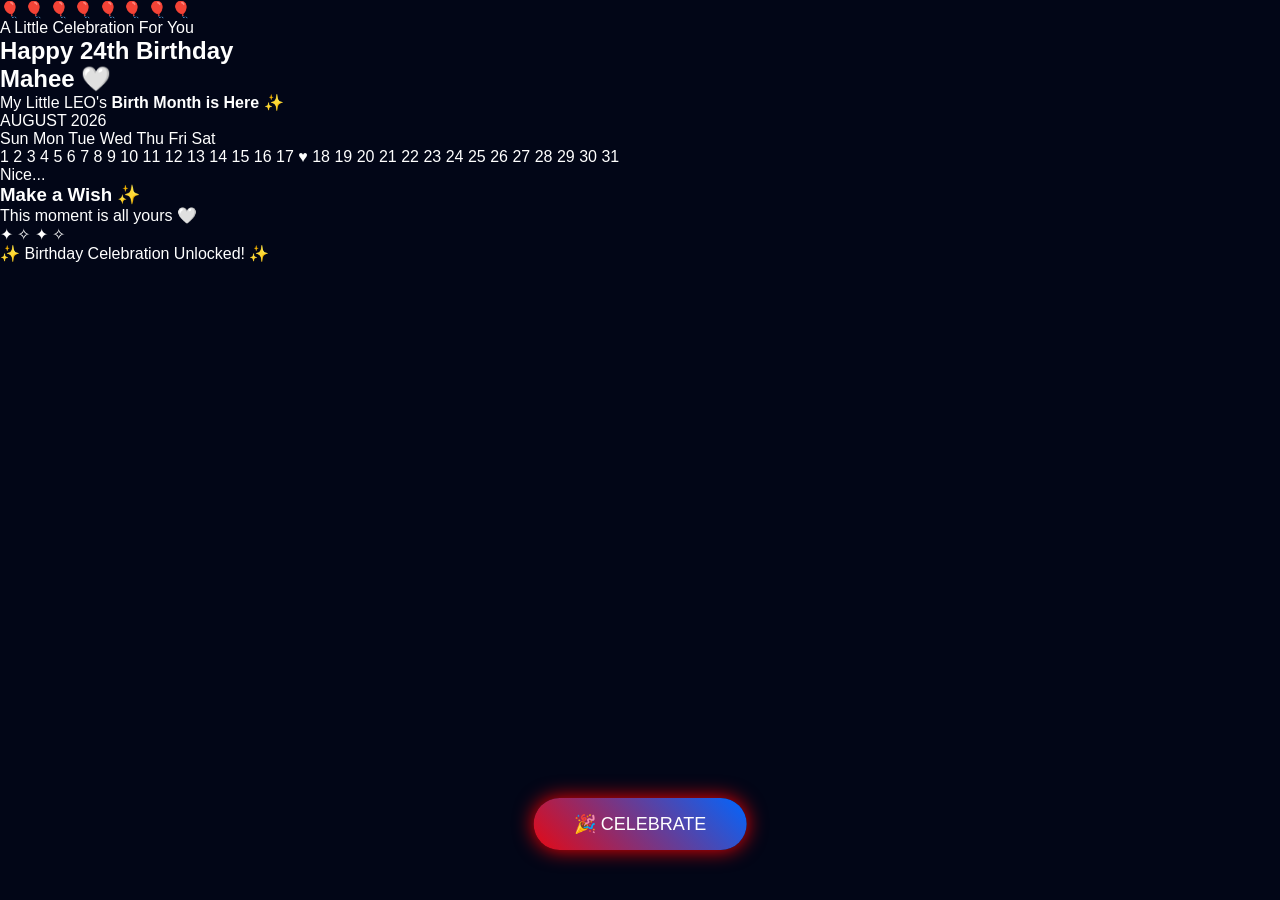
==== commit cae1d568: "Update index.html" ====
--- a/index.html
+++ b/index.html
@@ -580,7 +580,169 @@
 
 </div>
 
-
+                    <!-- =========================================================
+     BIRTHDAY PAGE — HTML PART 3
+     WISH + CELEBRATE + CELEBRATION EFFECTS
+     ========================================================= -->
+
+
+<!-- =====================================================
+     MAKE A WISH MESSAGE
+     ===================================================== -->
+
+<div
+    class="make-a-wish"
+    id="makeAWish"
+>
+
+    <span class="wish-small-text">
+        Nice...
+    </span>
+
+    <h3 class="wish-main-text">
+        Make a Wish ✨
+    </h3>
+
+    <span class="wish-subtext">
+        This moment is all yours 🤍
+    </span>
+
+</div>
+
+
+<!-- =====================================================
+     CELEBRATE BUTTON
+     ===================================================== -->
+
+<button
+    type="button"
+    class="celebrate-button"
+    id="celebrateBtn"
+    aria-label="Celebrate Birthday"
+>
+
+    <span
+        class="celebrate-button-glow"
+        aria-hidden="true"
+    ></span>
+
+    <span
+        class="celebrate-icon"
+        aria-hidden="true"
+    >
+        🎉
+    </span>
+
+    <span class="celebrate-text">
+        CELEBRATE
+    </span>
+
+</button>
+
+
+<!-- =====================================================
+     SMALL DECORATIVE SPARKLES AROUND BUTTON
+     ===================================================== -->
+
+<div
+    class="button-sparkles"
+    aria-hidden="true"
+>
+
+    <span class="button-sparkle sparkle-1">✦</span>
+    <span class="button-sparkle sparkle-2">✧</span>
+    <span class="button-sparkle sparkle-3">✦</span>
+    <span class="button-sparkle sparkle-4">✧</span>
+
+</div>
+
+
+<!-- =====================================================
+     CELEBRATION EFFECT LAYERS
+     JS WILL ANIMATE THESE
+     ===================================================== -->
+
+<div
+    class="celebration-effects"
+    id="celebrationEffects"
+    aria-hidden="true"
+>
+
+
+    <!-- =============================================
+         BALLOONS
+         ============================================= -->
+
+    <div
+        class="celebration-balloons"
+        id="celebrationBalloons"
+    ></div>
+
+
+    <!-- =============================================
+         FIREWORKS
+         ============================================= -->
+
+    <div
+        class="celebration-fireworks"
+        id="celebrationFireworks"
+    ></div>
+
+
+    <!-- =============================================
+         SPARKLE BURST
+         ============================================= -->
+
+    <div
+        class="celebration-sparkles"
+        id="celebrationSparkles"
+    ></div>
+
+
+    <!-- =============================================
+         CONFETTI
+         ============================================= -->
+
+    <div
+        class="celebration-confetti"
+        id="celebrationConfetti"
+    ></div>
+
+
+    <!-- =============================================
+         CINEMATIC LIGHT BURST
+         ============================================= -->
+
+    <div
+        class="celebration-light-burst"
+        id="celebrationLightBurst"
+    ></div>
+
+
+</div>
+
+
+<!-- =====================================================
+     BIRTHDAY CELEBRATED STATE
+     Appears after button click
+     ===================================================== -->
+
+<div
+    class="celebrated-message"
+    id="celebratedMessage"
+    aria-hidden="true"
+>
+
+    <span class="celebrated-sparkle">✨</span>
+
+    <span class="celebrated-text">
+        Birthday Celebration Unlocked!
+    </span>
+
+    <span class="celebrated-sparkle">✨</span>
+
+</div>
+                </div>
         </section>
 
 
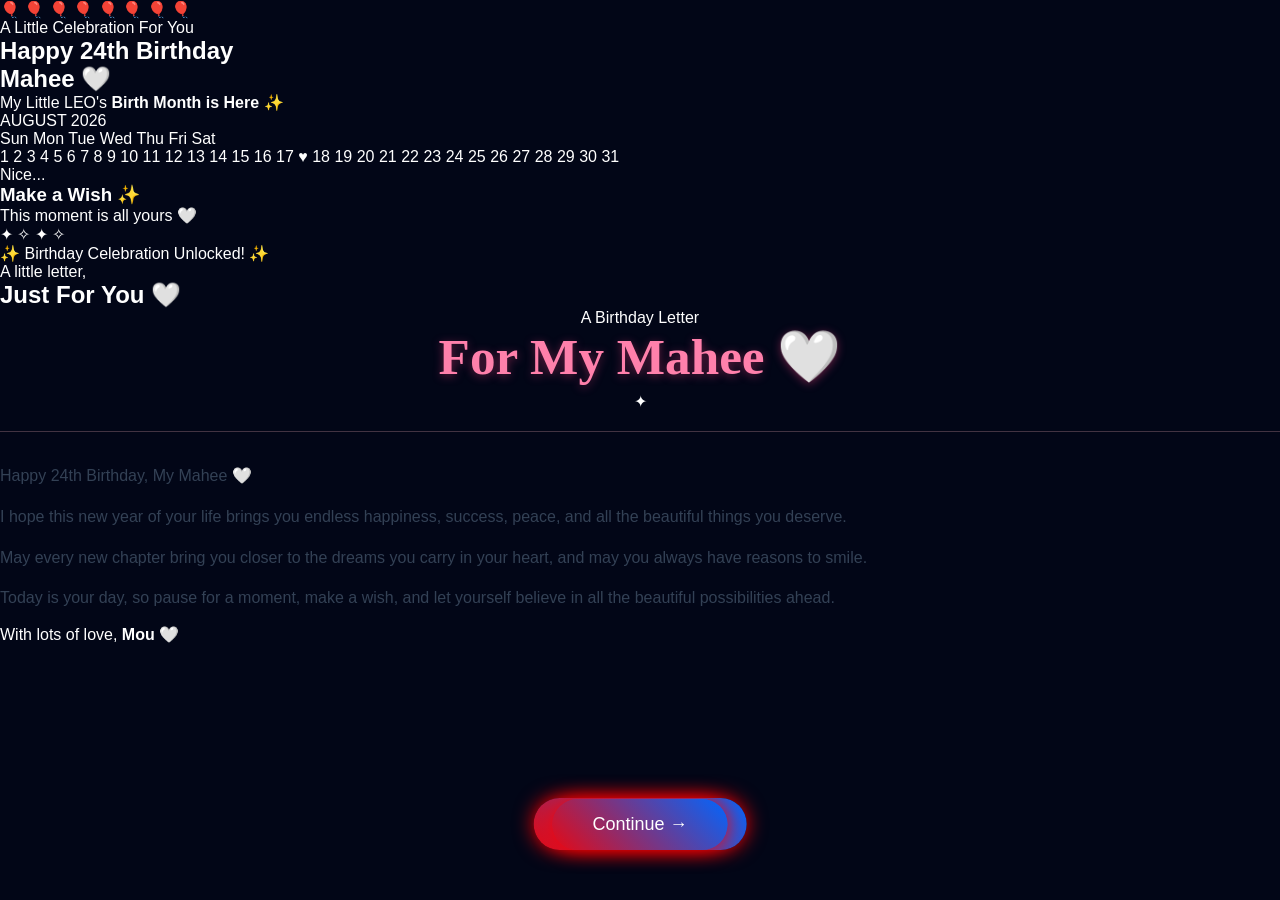
==== commit 1bf4f188: "Update index.html" ====
--- a/index.html
+++ b/index.html
@@ -743,6 +743,214 @@
 
 </div>
                 </div>
+
+                <!-- =========================================================
+     HTML PART 4
+     CLOSE BIRTHDAY PAGE + START BIRTHDAY LETTER
+     ========================================================= -->
+
+
+    <!-- =====================================================
+         END OF BIRTHDAY HERO
+         ===================================================== -->
+
+        </div>
+        <!-- /.birthday-hero -->
+
+
+    </div>
+    <!-- /.birthday-content -->
+
+
+</section>
+<!-- =====================================================
+     END — PAGE 1 BIRTHDAY
+     ===================================================== -->
+
+
+
+<!-- =========================================================
+     PAGE 2 — BIRTHDAY LETTER
+     ========================================================= -->
+
+<section
+    class="birthday-letter-page"
+    id="birthdayLetterPage"
+>
+
+
+    <!-- =====================================================
+         LETTER PAGE BACKGROUND
+         ===================================================== -->
+
+    <div
+        class="letter-background"
+        aria-hidden="true"
+    >
+
+        <div class="letter-bg-glow letter-glow-one"></div>
+
+        <div class="letter-bg-glow letter-glow-two"></div>
+
+        <div class="letter-particles"></div>
+
+    </div>
+
+
+
+    <!-- =====================================================
+         CINEMATIC LETTER INTRO
+         ===================================================== -->
+
+    <div
+        class="letter-intro"
+        id="letterIntro"
+    >
+
+        <span class="letter-intro-line"></span>
+
+        <p>
+            A little letter,
+        </p>
+
+        <h2>
+            Just For You 🤍
+        </h2>
+
+        <span class="letter-intro-line"></span>
+
+    </div>
+
+
+
+    <!-- =====================================================
+         LETTER CARD
+         ===================================================== -->
+
+    <div
+        class="birthday-letter-card"
+        id="birthdayLetterCard"
+    >
+
+
+        <!-- Paper glow -->
+
+        <div
+            class="letter-card-glow"
+            aria-hidden="true"
+        ></div>
+
+
+        <!-- Paper -->
+
+        <div class="letter-paper">
+
+
+            <!-- =================================================
+                 LETTER HEADER
+                 ================================================= -->
+
+            <div class="letter-header">
+
+                <span class="letter-header-small">
+                    A Birthday Letter
+                </span>
+
+                <h1>
+                    For My Mahee 🤍
+                </h1>
+
+                <div class="letter-divider">
+                    <span>✦</span>
+                </div>
+
+            </div>
+
+
+
+            <!-- =================================================
+                 LETTER CONTENT
+                 ================================================= -->
+
+            <div
+                class="letter-text"
+                id="letterText"
+            >
+
+                <p>
+                    Happy 24th Birthday, My Mahee 🤍
+                </p>
+
+                <p>
+                    I hope this new year of your life brings
+                    you endless happiness, success, peace,
+                    and all the beautiful things you deserve.
+                </p>
+
+                <p>
+                    May every new chapter bring you closer
+                    to the dreams you carry in your heart,
+                    and may you always have reasons to smile.
+                </p>
+
+                <p>
+                    Today is your day, so pause for a moment,
+                    make a wish, and let yourself believe
+                    in all the beautiful possibilities ahead.
+                </p>
+
+            </div>
+
+
+
+            <!-- =================================================
+                 LETTER SIGNATURE
+                 ================================================= -->
+
+            <div class="letter-signature">
+
+                <span>
+                    With lots of love,
+                </span>
+
+                <strong>
+                    Mou 🤍
+                </strong>
+
+            </div>
+
+
+        </div>
+
+    </div>
+
+
+
+    <!-- =====================================================
+         NEXT BUTTON
+         ===================================================== -->
+
+    <button
+        type="button"
+        class="cinematic-next-button"
+        id="birthdayLetterNextBtn"
+    >
+
+        <span>
+            Continue
+        </span>
+
+        <span class="next-arrow">
+            →
+        </span>
+
+    </button>
+
+
+</section>
+<!-- =====================================================
+     END — PAGE 2 BIRTHDAY LETTER
+     ===================================================== -->
         </section>
 
 
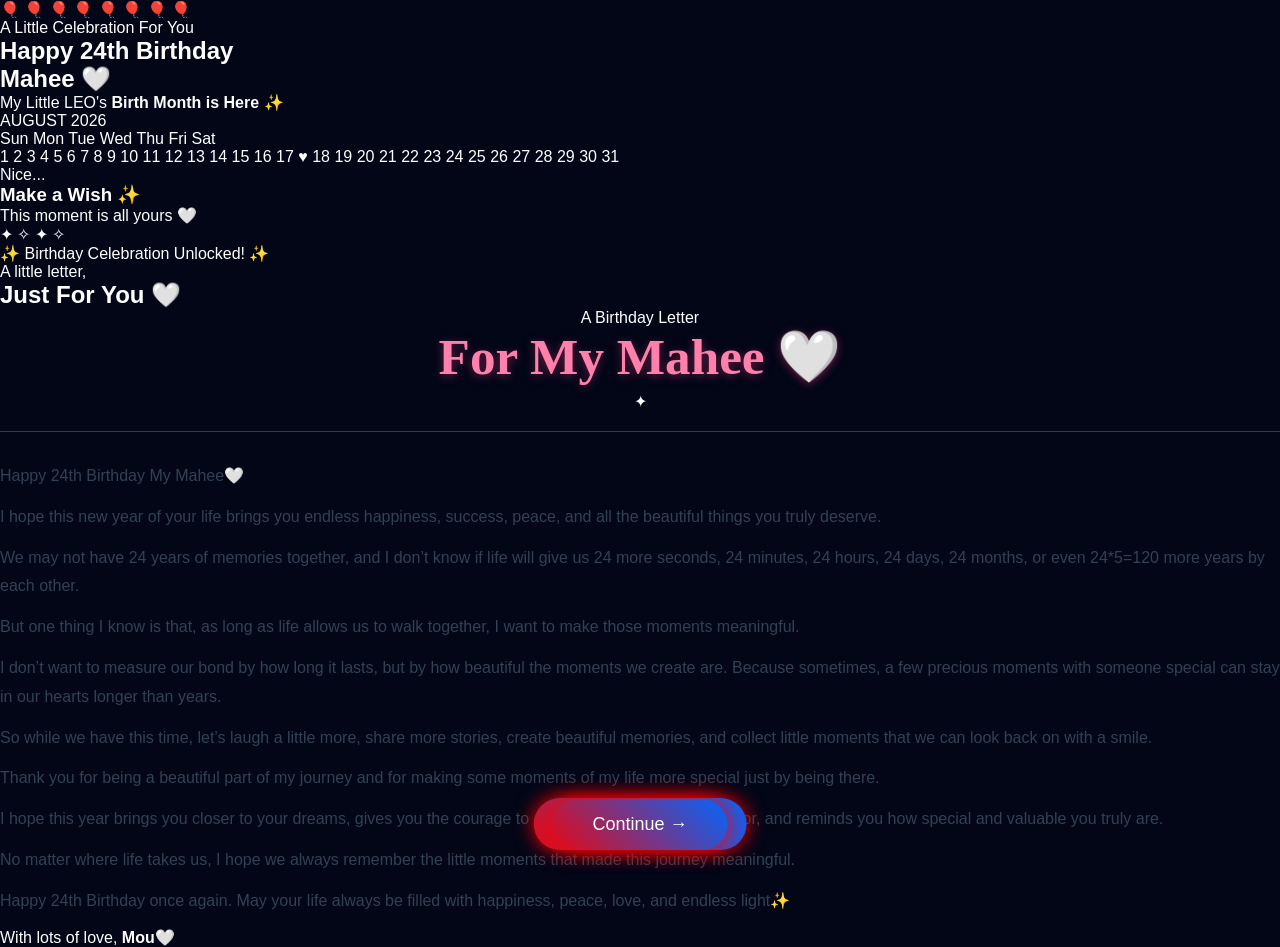
==== commit eb928452: "Update index.html" ====
--- a/index.html
+++ b/index.html
@@ -776,176 +776,201 @@
 <section
     class="birthday-letter-page"
     id="birthdayLetterPage"
->
-
-
-    <!-- =====================================================
-         LETTER PAGE BACKGROUND
-         ===================================================== -->
+><!-- =====================================================
+     LETTER BACKGROUND
+     ===================================================== -->
+
+<div
+    class="letter-background"
+    aria-hidden="true"
+>
+
+    <div class="letter-bg-glow letter-glow-one"></div>
+
+    <div class="letter-bg-glow letter-glow-two"></div>
+
+    <div class="letter-particles"></div>
+
+</div>
+
+
+<!-- =====================================================
+     CINEMATIC LETTER INTRO
+     ===================================================== -->
+
+<div
+    class="letter-intro"
+    id="letterIntro"
+>
+
+    <span class="letter-intro-line"></span>
+
+    <p>
+        A little letter,
+    </p>
+
+    <h2>
+        Just For You 🤍
+    </h2>
+
+    <span class="letter-intro-line"></span>
+
+</div>
+
+
+<!-- =====================================================
+     BIRTHDAY LETTER CARD
+     ===================================================== -->
+
+<div
+    class="birthday-letter-card"
+    id="birthdayLetterCard"
+>
 
     <div
-        class="letter-background"
+        class="letter-card-glow"
         aria-hidden="true"
-    >
-
-        <div class="letter-bg-glow letter-glow-one"></div>
-
-        <div class="letter-bg-glow letter-glow-two"></div>
-
-        <div class="letter-particles"></div>
+    ></div>
+
+
+    <div class="letter-paper">
+
+
+        <!-- LETTER HEADER -->
+
+        <div class="letter-header">
+
+            <span class="letter-header-small">
+                A Birthday Letter
+            </span>
+
+            <h1>
+                For My Mahee 🤍
+            </h1>
+
+            <div class="letter-divider">
+                <span>✦</span>
+            </div>
+
+        </div>
+
+
+        <!-- =================================================
+             ORIGINAL EMOTIONAL LETTER
+             ================================================= -->
+
+        <div
+            class="letter-text"
+            id="letterText"
+        >
+
+            <p>
+                Happy 24th Birthday My Mahee🤍
+            </p>
+
+            <p>
+                I hope this new year of your life brings you
+                endless happiness, success, peace, and all the
+                beautiful things you truly deserve.
+            </p>
+
+            <p>
+                We may not have 24 years of memories together,
+                and I don’t know if life will give us 24 more
+                seconds, 24 minutes, 24 hours, 24 days, 24 months,
+                or even 24*5=120 more years by each other.
+            </p>
+
+            <p>
+                But one thing I know is that, as long as life
+                allows us to walk together, I want to make those
+                moments meaningful.
+            </p>
+
+            <p>
+                I don’t want to measure our bond by how long it
+                lasts, but by how beautiful the moments we create
+                are. Because sometimes, a few precious moments
+                with someone special can stay in our hearts
+                longer than years.
+            </p>
+
+            <p>
+                So while we have this time, let’s laugh a little
+                more, share more stories, create beautiful
+                memories, and collect little moments that we can
+                look back on with a smile.
+            </p>
+
+            <p>
+                Thank you for being a beautiful part of my journey
+                and for making some moments of my life more
+                special just by being there.
+            </p>
+
+            <p>
+                I hope this year brings you closer to your dreams,
+                gives you the courage to achieve everything you
+                wish for, and reminds you how special and valuable
+                you truly are.
+            </p>
+
+            <p>
+                No matter where life takes us, I hope we always
+                remember the little moments that made this journey
+                meaningful.
+            </p>
+
+            <p>
+                Happy 24th Birthday once again. May your life
+                always be filled with happiness, peace, love,
+                and endless light✨
+            </p>
+
+        </div>
+
+
+        <!-- =================================================
+             SIGNATURE
+             ================================================= -->
+
+        <div class="letter-signature">
+
+            <span>
+                With lots of love,
+            </span>
+
+            <strong>
+                Mou🤍
+            </strong>
+
+        </div>
+
 
     </div>
 
-
-
-    <!-- =====================================================
-         CINEMATIC LETTER INTRO
-         ===================================================== -->
-
-    <div
-        class="letter-intro"
-        id="letterIntro"
-    >
-
-        <span class="letter-intro-line"></span>
-
-        <p>
-            A little letter,
-        </p>
-
-        <h2>
-            Just For You 🤍
-        </h2>
-
-        <span class="letter-intro-line"></span>
-
-    </div>
-
-
-
-    <!-- =====================================================
-         LETTER CARD
-         ===================================================== -->
-
-    <div
-        class="birthday-letter-card"
-        id="birthdayLetterCard"
-    >
-
-
-        <!-- Paper glow -->
-
-        <div
-            class="letter-card-glow"
-            aria-hidden="true"
-        ></div>
-
-
-        <!-- Paper -->
-
-        <div class="letter-paper">
-
-
-            <!-- =================================================
-                 LETTER HEADER
-                 ================================================= -->
-
-            <div class="letter-header">
-
-                <span class="letter-header-small">
-                    A Birthday Letter
-                </span>
-
-                <h1>
-                    For My Mahee 🤍
-                </h1>
-
-                <div class="letter-divider">
-                    <span>✦</span>
-                </div>
-
-            </div>
-
-
-
-            <!-- =================================================
-                 LETTER CONTENT
-                 ================================================= -->
-
-            <div
-                class="letter-text"
-                id="letterText"
-            >
-
-                <p>
-                    Happy 24th Birthday, My Mahee 🤍
-                </p>
-
-                <p>
-                    I hope this new year of your life brings
-                    you endless happiness, success, peace,
-                    and all the beautiful things you deserve.
-                </p>
-
-                <p>
-                    May every new chapter bring you closer
-                    to the dreams you carry in your heart,
-                    and may you always have reasons to smile.
-                </p>
-
-                <p>
-                    Today is your day, so pause for a moment,
-                    make a wish, and let yourself believe
-                    in all the beautiful possibilities ahead.
-                </p>
-
-            </div>
-
-
-
-            <!-- =================================================
-                 LETTER SIGNATURE
-                 ================================================= -->
-
-            <div class="letter-signature">
-
-                <span>
-                    With lots of love,
-                </span>
-
-                <strong>
-                    Mou 🤍
-                </strong>
-
-            </div>
-
-
-        </div>
-
-    </div>
-
-
-
-    <!-- =====================================================
-         NEXT BUTTON
-         ===================================================== -->
-
-    <button
-        type="button"
-        class="cinematic-next-button"
-        id="birthdayLetterNextBtn"
-    >
-
-        <span>
-            Continue
-        </span>
-
-        <span class="next-arrow">
-            →
-        </span>
-
-    </button>
-
+</div>
+
+
+<!-- =====================================================
+     CONTINUE BUTTON
+     ===================================================== -->
+
+<button
+    type="button"
+    class="cinematic-next-button"
+    id="birthdayLetterNextBtn"
+>
+
+    <span>
+        Continue
+    </span>
+
+    <span class="next-arrow">
+        →
+    </span>
+
+</button>
 
 </section>
 <!-- =====================================================
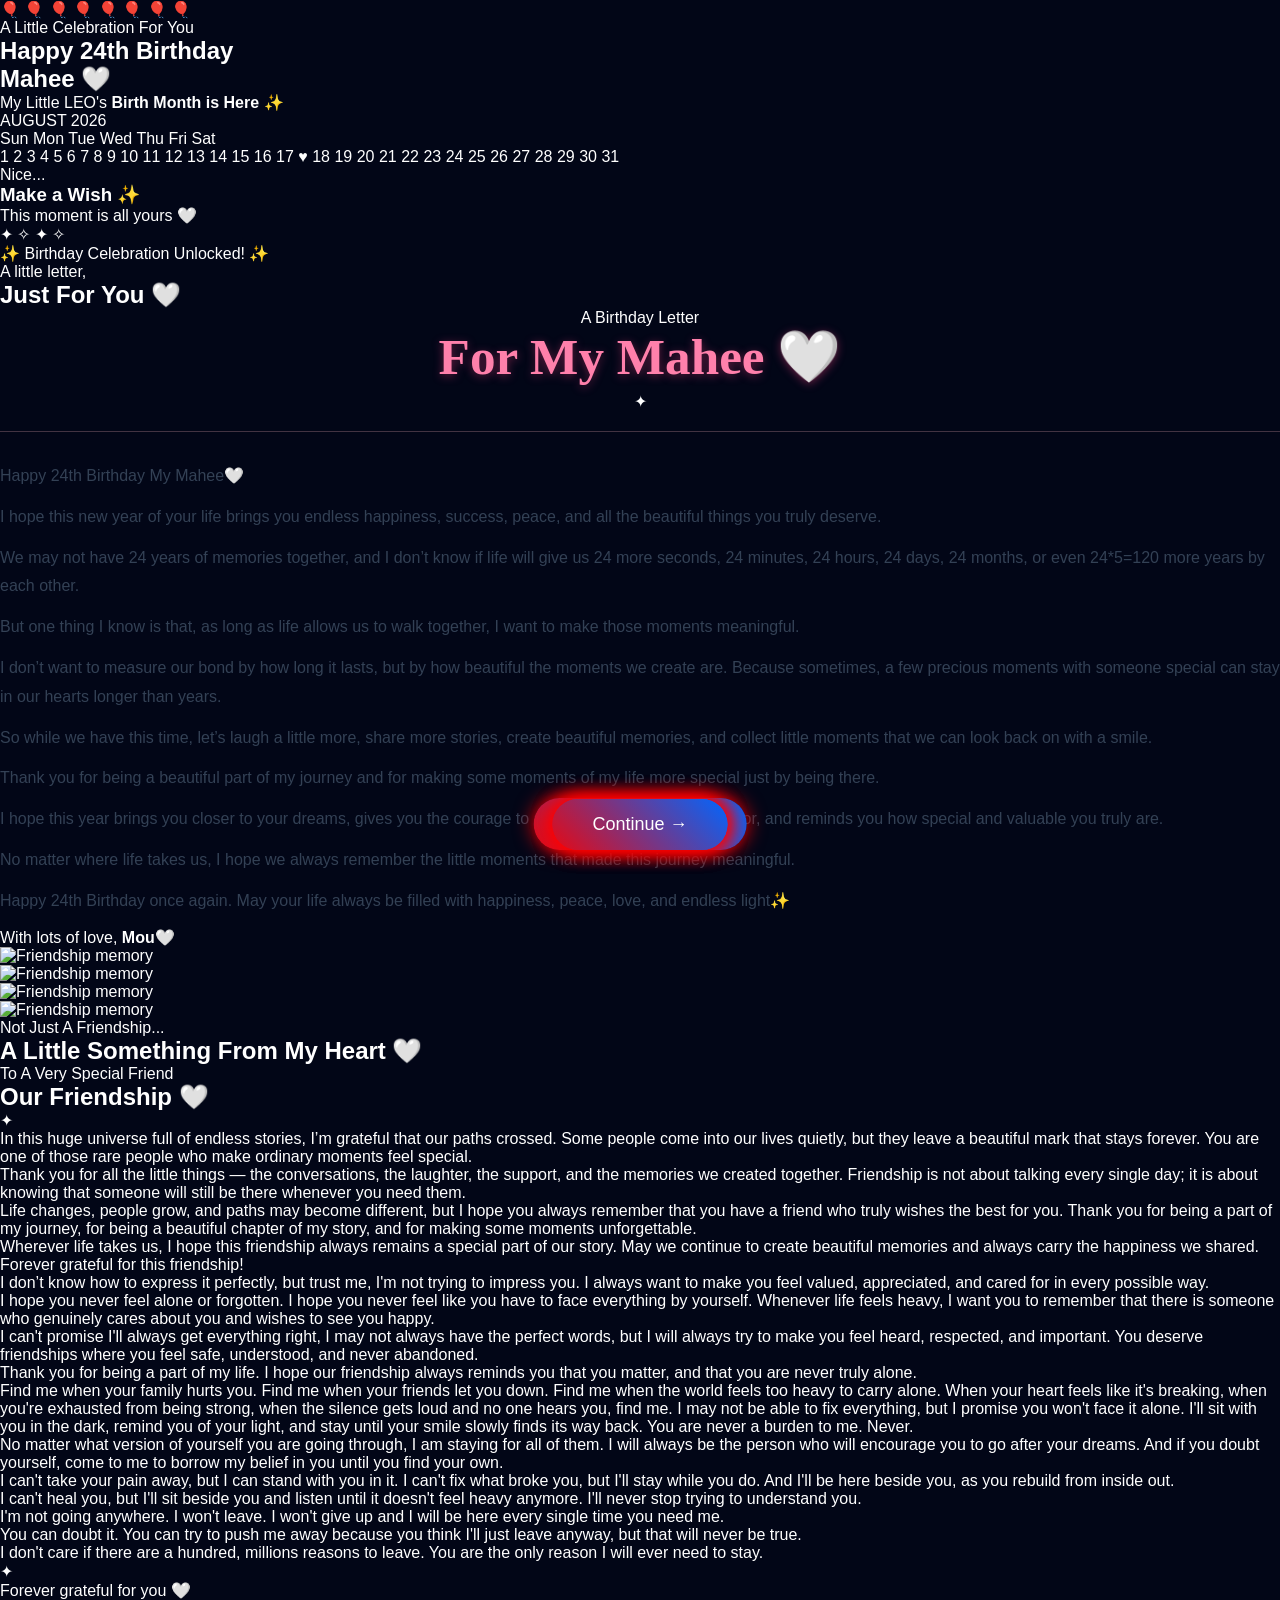
==== commit a0370082: "Update index.html" ====
--- a/index.html
+++ b/index.html
@@ -976,6 +976,527 @@
 <!-- =====================================================
      END — PAGE 2 BIRTHDAY LETTER
      ===================================================== -->
+
+        <!-- =========================================================
+     PAGE 3 — FRIENDSHIP MEMORIES
+     HTML PART 5
+     NO CAPTION — 4 PHOTO CINEMATIC SLIDESHOW
+     ========================================================= -->
+
+<section
+    class="memories-page"
+    id="memoriesPage"
+>
+
+
+    <!-- =====================================================
+         CINEMATIC BACKGROUND
+         ===================================================== -->
+
+    <div
+        class="memories-background"
+        aria-hidden="true"
+    >
+
+        <div class="memories-bg-glow memories-glow-one"></div>
+
+        <div class="memories-bg-glow memories-glow-two"></div>
+
+        <div class="memories-stars"></div>
+
+        <div class="memories-particles"></div>
+
+        <div class="memories-vignette"></div>
+
+    </div>
+
+
+    <!-- =====================================================
+         PHOTO SLIDESHOW
+         ===================================================== -->
+
+    <div
+        class="memory-slideshow"
+        id="memorySlideshow"
+    >
+
+
+        <!-- =================================================
+             PHOTO 1 — Mahi.jpeg
+             ================================================= -->
+
+        <div
+            class="memory-slide active-slide"
+            data-slide="1"
+        >
+
+            <div class="memory-glass-frame">
+
+                <div
+                    class="memory-frame-glow"
+                    aria-hidden="true"
+                ></div>
+
+                <div
+                    class="memory-frame-shine"
+                    aria-hidden="true"
+                ></div>
+
+                <img
+                    src="images/Mahi.jpeg"
+                    alt="Friendship memory"
+                    class="memory-photo memory-photo-portrait"
+                >
+
+            </div>
+
+        </div>
+
+
+        <!-- =================================================
+             PHOTO 2 — Mou.jpeg
+             ================================================= -->
+
+        <div
+            class="memory-slide"
+            data-slide="2"
+        >
+
+            <div class="memory-glass-frame">
+
+                <div
+                    class="memory-frame-glow"
+                    aria-hidden="true"
+                ></div>
+
+                <div
+                    class="memory-frame-shine"
+                    aria-hidden="true"
+                ></div>
+
+                <img
+                    src="images/Mou.jpeg"
+                    alt="Friendship memory"
+                    class="memory-photo"
+                >
+
+            </div>
+
+        </div>
+
+
+        <!-- =================================================
+             PHOTO 3 — Tani.jpeg
+             ================================================= -->
+
+        <div
+            class="memory-slide"
+            data-slide="3"
+        >
+
+            <div class="memory-glass-frame">
+
+                <div
+                    class="memory-frame-glow"
+                    aria-hidden="true"
+                ></div>
+
+                <div
+                    class="memory-frame-shine"
+                    aria-hidden="true"
+                ></div>
+
+                <img
+                    src="images/Tani.jpeg"
+                    alt="Friendship memory"
+                    class="memory-photo"
+                >
+
+            </div>
+
+        </div>
+
+
+        <!-- =================================================
+             PHOTO 4 — t.jpeg
+             ================================================= -->
+
+        <div
+            class="memory-slide"
+            data-slide="4"
+        >
+
+            <div class="memory-glass-frame">
+
+                <div
+                    class="memory-frame-glow"
+                    aria-hidden="true"
+                ></div>
+
+                <div
+                    class="memory-frame-shine"
+                    aria-hidden="true"
+                ></div>
+
+                <img
+                    src="images/t.jpeg"
+                    alt="Friendship memory"
+                    class="memory-photo"
+                >
+
+            </div>
+
+        </div>
+
+
+    </div>
+
+
+    <!-- =====================================================
+         SLIDE INDICATORS
+         ===================================================== -->
+
+    <div
+        class="memory-progress"
+        id="memoryProgress"
+        aria-hidden="true"
+    >
+
+        <span
+            class="memory-dot active"
+            data-memory="1"
+        ></span>
+
+        <span
+            class="memory-dot"
+            data-memory="2"
+        ></span>
+
+        <span
+            class="memory-dot"
+            data-memory="3"
+        ></span>
+
+        <span
+            class="memory-dot"
+            data-memory="4"
+        ></span>
+
+    </div>
+
+
+    <!-- =====================================================
+         CONTINUE BUTTON
+         ===================================================== -->
+
+    <button
+        type="button"
+        class="cinematic-next-button memories-next-button"
+        id="memoriesNextBtn"
+    >
+
+        <span>
+            Continue
+        </span>
+
+        <span class="next-arrow">
+            →
+        </span>
+
+    </button>
+
+
+</section>
+
+<!-- =========================================================
+     END — PAGE 3 FRIENDSHIP MEMORIES
+     ========================================================= -->
+
+        <!-- =========================================================
+     PAGE 4 — FRIENDSHIP LETTER
+     HTML PART 6
+     ========================================================= --><section
+    class="friendship-letter-page"
+    id="friendshipLetterPage"
+><!-- =====================================================
+     CINEMATIC BACKGROUND
+     ===================================================== -->
+
+<div
+    class="friendship-letter-background"
+    aria-hidden="true"
+>
+
+    <div class="friendship-bg-glow friendship-glow-one"></div>
+
+    <div class="friendship-bg-glow friendship-glow-two"></div>
+
+    <div class="friendship-letter-stars"></div>
+
+    <div class="friendship-letter-particles"></div>
+
+    <div class="friendship-letter-vignette"></div>
+
+</div>
+
+
+<!-- =====================================================
+     LETTER INTRO
+     ===================================================== -->
+
+<div
+    class="friendship-letter-intro"
+    id="friendshipLetterIntro"
+>
+
+    <span class="friendship-intro-line"></span>
+
+    <p>
+        Not Just A Friendship...
+    </p>
+
+    <h1>
+        A Little Something From My Heart 🤍
+    </h1>
+
+    <span class="friendship-intro-line"></span>
+
+</div>
+
+
+<!-- =====================================================
+     FRIENDSHIP LETTER CARD
+     ===================================================== -->
+
+<div
+    class="friendship-letter-card"
+    id="friendshipLetterCard"
+>
+
+    <div
+        class="friendship-card-glow"
+        aria-hidden="true"
+    ></div>
+
+
+    <div class="friendship-letter-paper">
+
+
+        <!-- =================================================
+             LETTER HEADER
+             ================================================= -->
+
+        <div class="friendship-letter-header">
+
+            <span>
+                To A Very Special Friend
+            </span>
+
+            <h2>
+                Our Friendship 🤍
+            </h2>
+
+            <div class="friendship-divider">
+                <span>✦</span>
+            </div>
+
+        </div>
+
+
+        <!-- =================================================
+             FULL FRIENDSHIP LETTER
+             ================================================= -->
+
+        <div
+            class="friendship-letter-text"
+            id="friendshipLetterText"
+        >
+
+            <p>
+                In this huge universe full of endless stories,
+                I’m grateful that our paths crossed. Some people
+                come into our lives quietly, but they leave a
+                beautiful mark that stays forever. You are one
+                of those rare people who make ordinary moments
+                feel special.
+            </p>
+
+
+            <p>
+                Thank you for all the little things — the
+                conversations, the laughter, the support, and
+                the memories we created together. Friendship is
+                not about talking every single day; it is about
+                knowing that someone will still be there whenever
+                you need them.
+            </p>
+
+
+            <p>
+                Life changes, people grow, and paths may become
+                different, but I hope you always remember that
+                you have a friend who truly wishes the best for
+                you. Thank you for being a part of my journey,
+                for being a beautiful chapter of my story, and
+                for making some moments unforgettable.
+            </p>
+
+
+            <p>
+                Wherever life takes us, I hope this friendship
+                always remains a special part of our story. May
+                we continue to create beautiful memories and
+                always carry the happiness we shared.
+            </p>
+
+
+            <p class="friendship-emphasis">
+                Forever grateful for this friendship!
+            </p>
+
+
+            <p>
+                I don’t know how to express it perfectly, but
+                trust me, I'm not trying to impress you. I always
+                want to make you feel valued, appreciated, and
+                cared for in every possible way.
+            </p>
+
+
+            <p>
+                I hope you never feel alone or forgotten. I hope
+                you never feel like you have to face everything
+                by yourself. Whenever life feels heavy, I want
+                you to remember that there is someone who
+                genuinely cares about you and wishes to see you
+                happy.
+            </p>
+
+
+            <p>
+                I can't promise I'll always get everything right,
+                I may not always have the perfect words, but I
+                will always try to make you feel heard, respected,
+                and important. You deserve friendships where you
+                feel safe, understood, and never abandoned.
+            </p>
+
+
+            <p>
+                Thank you for being a part of my life. I hope our
+                friendship always reminds you that you matter,
+                and that you are never truly alone.
+            </p>
+
+
+            <p class="friendship-deep-message">
+                Find me when your family hurts you. Find me when
+                your friends let you down. Find me when the world
+                feels too heavy to carry alone. When your heart
+                feels like it's breaking, when you're exhausted
+                from being strong, when the silence gets loud and
+                no one hears you, find me. I may not be able to
+                fix everything, but I promise you won't face it
+                alone. I'll sit with you in the dark, remind you
+                of your light, and stay until your smile slowly
+                finds its way back. You are never a burden to me.
+                Never.
+            </p>
+
+
+            <p class="friendship-deep-message">
+                No matter what version of yourself you are going
+                through, I am staying for all of them. I will
+                always be the person who will encourage you to go
+                after your dreams. And if you doubt yourself,
+                come to me to borrow my belief in you until you
+                find your own.
+            </p>
+
+
+            <p>
+                I can't take your pain away, but I can stand with
+                you in it. I can't fix what broke you, but I'll
+                stay while you do. And I'll be here beside you,
+                as you rebuild from inside out.
+            </p>
+
+
+            <p>
+                I can't heal you, but I'll sit beside you and
+                listen until it doesn't feel heavy anymore.
+                I'll never stop trying to understand you.
+            </p>
+
+
+            <p class="friendship-final-message">
+                I'm not going anywhere. I won't leave. I won't
+                give up and I will be here every single time you
+                need me.
+            </p>
+
+
+            <p class="friendship-final-message">
+                You can doubt it. You can try to push me away
+                because you think I'll just leave anyway, but
+                that will never be true.
+            </p>
+
+
+            <p class="friendship-final-message">
+                I don't care if there are a hundred, millions
+                reasons to leave. You are the only reason I will
+                ever need to stay.
+            </p>
+
+        </div>
+
+
+        <!-- =================================================
+             LETTER END
+             ================================================= -->
+
+        <div class="friendship-letter-ending">
+
+            <span class="ending-sparkle">✦</span>
+
+            <p>
+                Forever grateful for you 🤍
+            </p>
+
+            <span class="ending-sparkle">✦</span>
+
+        </div>
+
+
+    </div>
+
+</div>
+
+
+<!-- =====================================================
+     CONTINUE BUTTON
+     ===================================================== -->
+
+<button
+    type="button"
+    class="cinematic-next-button friendship-next-button"
+    id="friendshipLetterNextBtn"
+>
+
+    <span>
+        Continue
+    </span>
+
+    <span class="next-arrow">
+        →
+    </span>
+
+</button>
+
+</section><!-- =========================================================
+     END — PAGE 4 FRIENDSHIP LETTER
+     ========================================================= -->
         </section>
 
 
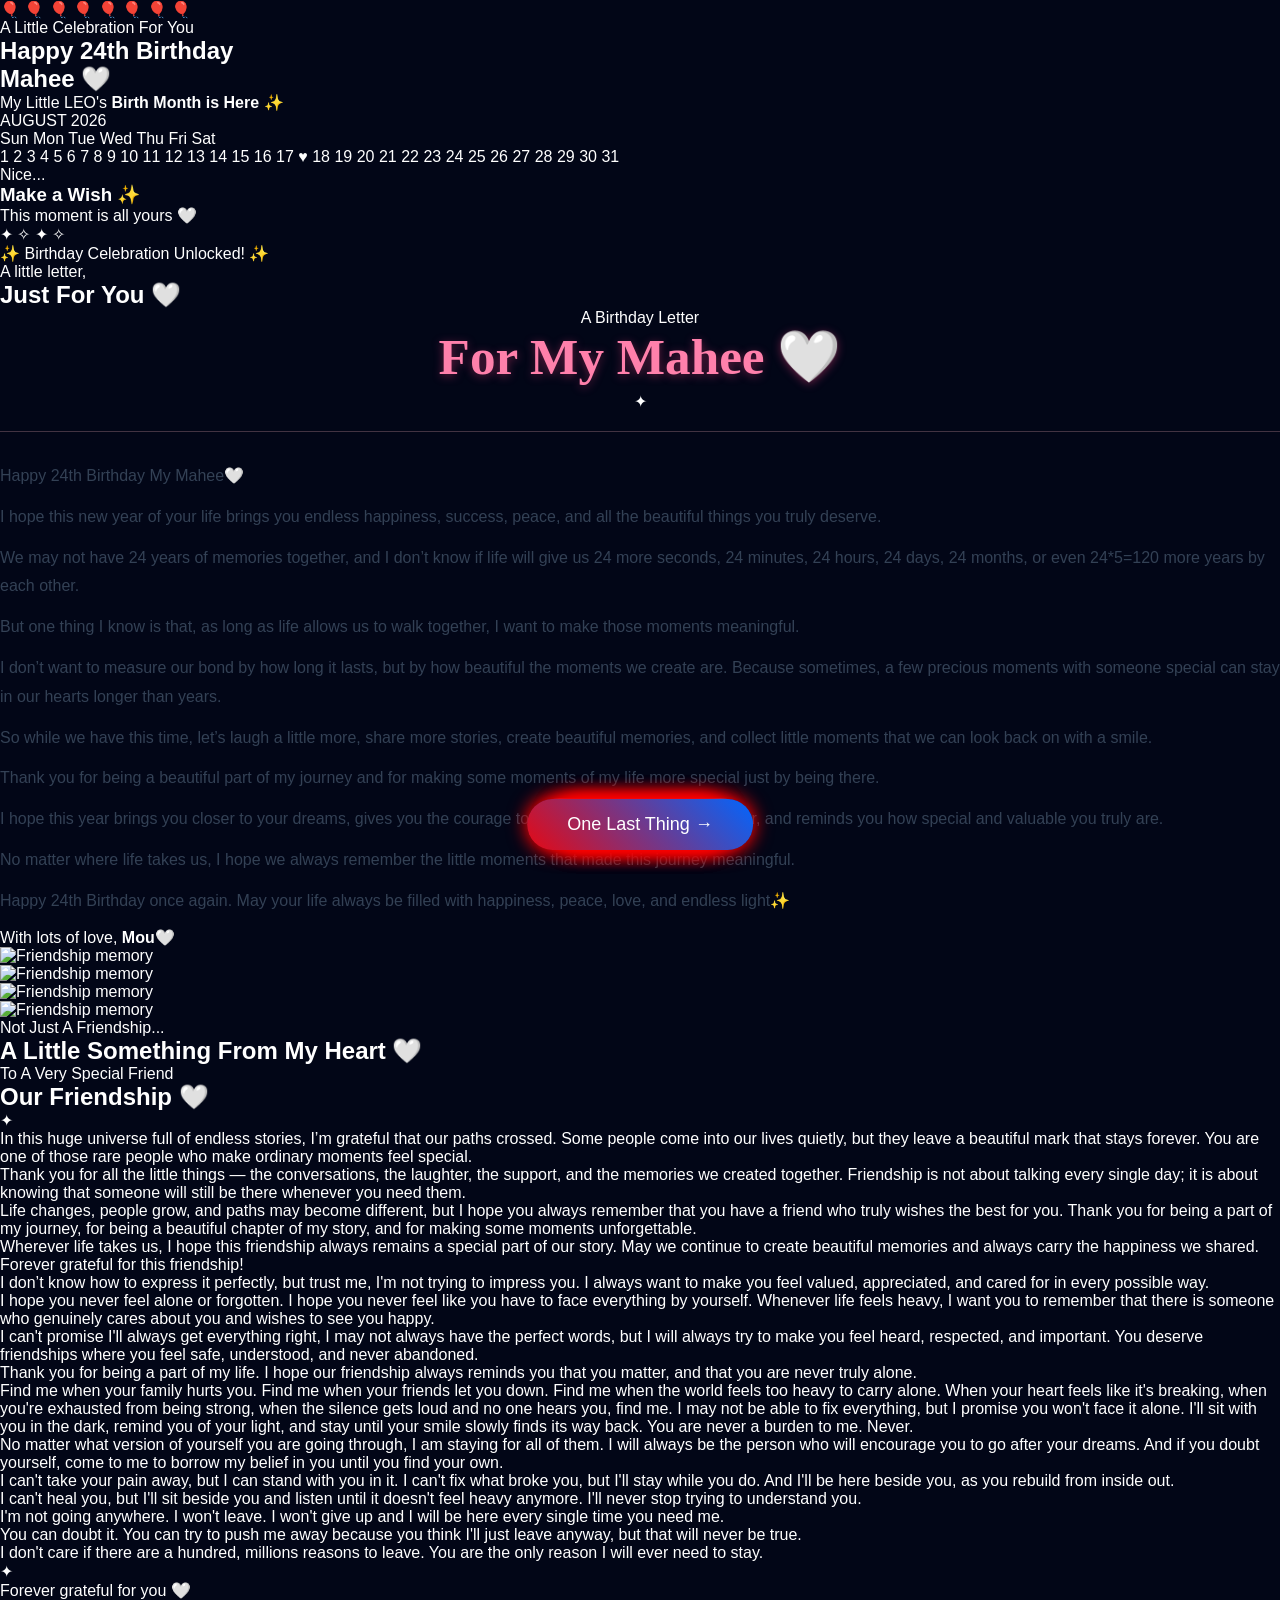
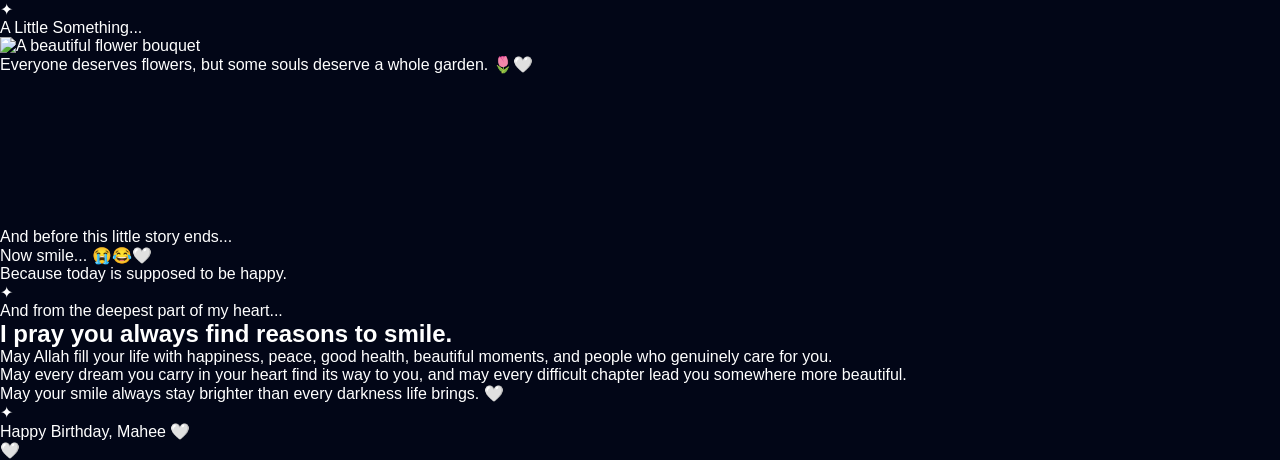
==== commit 089aa93f: "Update index.html" ====
--- a/index.html
+++ b/index.html
@@ -1497,6 +1497,429 @@
 </section><!-- =========================================================
      END — PAGE 4 FRIENDSHIP LETTER
      ========================================================= -->
+
+        <!-- =========================================================
+     PAGE 5 — FLOWER BOUQUET SCENE
+     HTML PART 7
+     ========================================================= -->
+
+<section
+    class="bouquet-page"
+    id="bouquetPage"
+>
+
+
+    <!-- =====================================================
+         CINEMATIC BACKGROUND
+         ===================================================== -->
+
+    <div
+        class="bouquet-background"
+        aria-hidden="true"
+    >
+
+        <div class="bouquet-bg-glow bouquet-glow-one"></div>
+
+        <div class="bouquet-bg-glow bouquet-glow-two"></div>
+
+        <div class="bouquet-bg-glow bouquet-glow-three"></div>
+
+        <div class="bouquet-stars"></div>
+
+        <div class="bouquet-particles"></div>
+
+        <div class="bouquet-light-rays"></div>
+
+        <div class="bouquet-vignette"></div>
+
+    </div>
+
+
+    <!-- =====================================================
+         CINEMATIC INTRO
+         ===================================================== -->
+
+    <div
+        class="bouquet-intro"
+        id="bouquetIntro"
+    >
+
+        <span class="bouquet-intro-line"></span>
+
+        <p>
+            A Little Something...
+        </p>
+
+        <span class="bouquet-intro-line"></span>
+
+    </div>
+
+
+    <!-- =====================================================
+         BOUQUET HERO
+         ===================================================== -->
+
+    <div
+        class="bouquet-hero"
+        id="bouquetHero"
+    >
+
+
+        <!-- =================================================
+             SOFT GLOW BEHIND IMAGE
+             ================================================= -->
+
+        <div
+            class="bouquet-image-aura"
+            aria-hidden="true"
+        ></div>
+
+
+        <!-- =================================================
+             GLASS PHOTO FRAME
+             ================================================= -->
+
+        <div class="bouquet-glass-frame">
+
+
+            <!-- Thin glowing border -->
+
+            <div
+                class="bouquet-frame-glow"
+                aria-hidden="true"
+            ></div>
+
+
+            <!-- Glass reflection -->
+
+            <div
+                class="bouquet-frame-reflection"
+                aria-hidden="true"
+            ></div>
+
+
+            <!-- =================================================
+                 YOUR FLOWER BOUQUET IMAGE
+                 ================================================= -->
+
+            <img
+                src="images/M Flower.jpeg"
+                alt="A beautiful flower bouquet"
+                class="bouquet-image"
+                id="bouquetImage"
+            >
+
+
+            <!-- Cinematic light sweep -->
+
+            <div
+                class="bouquet-image-shine"
+                aria-hidden="true"
+            ></div>
+
+
+        </div>
+
+
+    </div>
+
+
+    <!-- =====================================================
+         FLOWER MESSAGE
+         ===================================================== -->
+
+    <div
+        class="bouquet-message"
+        id="bouquetMessage"
+    >
+
+        <p>
+            Everyone deserves flowers,
+            but some souls deserve a whole garden. 🌷🤍
+        </p>
+
+    </div>
+
+
+    <!-- =====================================================
+         CONTINUE BUTTON
+         ===================================================== -->
+
+    <button
+        type="button"
+        class="cinematic-next-button bouquet-next-button"
+        id="bouquetNextBtn"
+    >
+
+        <span>
+            One Last Thing
+        </span>
+
+        <span class="next-arrow">
+            →
+        </span>
+
+    </button>
+
+
+</section>
+
+<!-- =========================================================
+     END — PAGE 5 FLOWER BOUQUET
+     ========================================================= -->
+        <!-- =========================================================
+     PAGE 6 — GRAND FINALE
+     HTML PART 8
+     FIREWORKS + CUTE MOMENT + EMOTIONAL DUA
+     ========================================================= -->
+
+<section
+    class="grand-finale-page"
+    id="grandFinalePage"
+>
+
+
+    <!-- =====================================================
+         CINEMATIC NIGHT SKY
+         ===================================================== -->
+
+    <div
+        class="finale-sky"
+        aria-hidden="true"
+    >
+
+        <div class="finale-sky-glow"></div>
+
+        <div class="finale-moon-glow"></div>
+
+        <div class="finale-stars"></div>
+
+        <div class="finale-particles"></div>
+
+        <div class="finale-fog"></div>
+
+    </div>
+
+
+    <!-- =====================================================
+         REALISTIC FIREWORKS CANVAS
+         JS WILL DRAW FIREWORKS HERE
+         ===================================================== -->
+
+    <canvas
+        id="fireworksCanvas"
+        class="fireworks-canvas"
+        aria-hidden="true"
+    ></canvas>
+
+
+    <!-- =====================================================
+         FIREWORKS LIGHT / ATMOSPHERE
+         ===================================================== -->
+
+    <div
+        class="fireworks-atmosphere"
+        id="fireworksAtmosphere"
+        aria-hidden="true"
+    >
+
+        <div class="firework-glow firework-glow-one"></div>
+
+        <div class="firework-glow firework-glow-two"></div>
+
+        <div class="firework-glow firework-glow-three"></div>
+
+    </div>
+
+
+    <!-- =====================================================
+         FINALE CONTENT
+         ===================================================== -->
+
+    <div
+        class="finale-content"
+        id="finaleContent"
+    >
+
+
+        <!-- =================================================
+             FIRST EMOTIONAL LINE
+             ================================================= -->
+
+        <div
+            class="finale-opening-message"
+            id="finaleOpeningMessage"
+        >
+
+            <span>
+                And before this little story ends...
+            </span>
+
+        </div>
+
+
+        <!-- =================================================
+             CUTE HAPPY MOMENT
+             ================================================= -->
+
+        <div
+            class="cute-celebration"
+            id="cuteCelebration"
+        >
+
+
+            <!-- Cartoon-style dancing character -->
+            <div
+                class="dancing-character"
+                id="dancingCharacter"
+                aria-label="Cute dancing celebration character"
+            >
+
+                <div class="character-head">
+
+                    <span class="character-hair"></span>
+
+                    <span class="character-eye eye-left"></span>
+
+                    <span class="character-eye eye-right"></span>
+
+                    <span class="character-smile"></span>
+
+                </div>
+
+
+                <div class="character-body"></div>
+
+                <div class="character-arm arm-left"></div>
+
+                <div class="character-arm arm-right"></div>
+
+                <div class="character-leg leg-left"></div>
+
+                <div class="character-leg leg-right"></div>
+
+            </div>
+
+
+            <p class="cute-message">
+                Now smile... 😭😂🤍
+            </p>
+
+            <span class="cute-submessage">
+                Because today is supposed to be happy.
+            </span>
+
+        </div>
+
+
+        <!-- =================================================
+             EMOTIONAL DUA
+             ================================================= -->
+
+        <div
+            class="final-dua"
+            id="finalDua"
+        >
+
+            <span class="dua-top-symbol">
+                ✦
+            </span>
+
+
+            <p class="dua-intro">
+                And from the deepest part of my heart...
+            </p>
+
+
+            <h1>
+                I pray you always find reasons to smile.
+            </h1>
+
+
+            <p class="dua-text">
+
+                May Allah fill your life with happiness,
+                peace, good health, beautiful moments,
+                and people who genuinely care for you.
+
+            </p>
+
+
+            <p class="dua-text">
+
+                May every dream you carry in your heart
+                find its way to you, and may every difficult
+                chapter lead you somewhere more beautiful.
+
+            </p>
+
+
+            <p class="dua-final">
+
+                May your smile always stay brighter
+                than every darkness life brings. 🤍
+
+            </p>
+
+
+            <span class="dua-bottom-symbol">
+                ✦
+            </span>
+
+        </div>
+
+
+        <!-- =================================================
+             FINAL BIRTHDAY WISH
+             ================================================= -->
+
+        <div
+            class="final-birthday-wish"
+            id="finalBirthdayWish"
+        >
+
+            <span class="final-line"></span>
+
+            <p>
+                Happy Birthday, Mahee 🤍
+            </p>
+
+            <span class="final-line"></span>
+
+        </div>
+
+
+        <!-- =================================================
+             FINAL HEART
+             ================================================= -->
+
+        <div
+            class="final-heart"
+            id="finalHeart"
+        >
+            🤍
+        </div>
+
+
+    </div>
+
+
+    <!-- =====================================================
+         FINAL CINEMATIC FADE
+         ===================================================== -->
+
+    <div
+        class="finale-fade"
+        id="finaleFade"
+        aria-hidden="true"
+    ></div>
+
+
+</section>
+
+<!-- =========================================================
+     END — PAGE 6 GRAND FINALE
+     ========================================================= -->
         </section>
 
 
